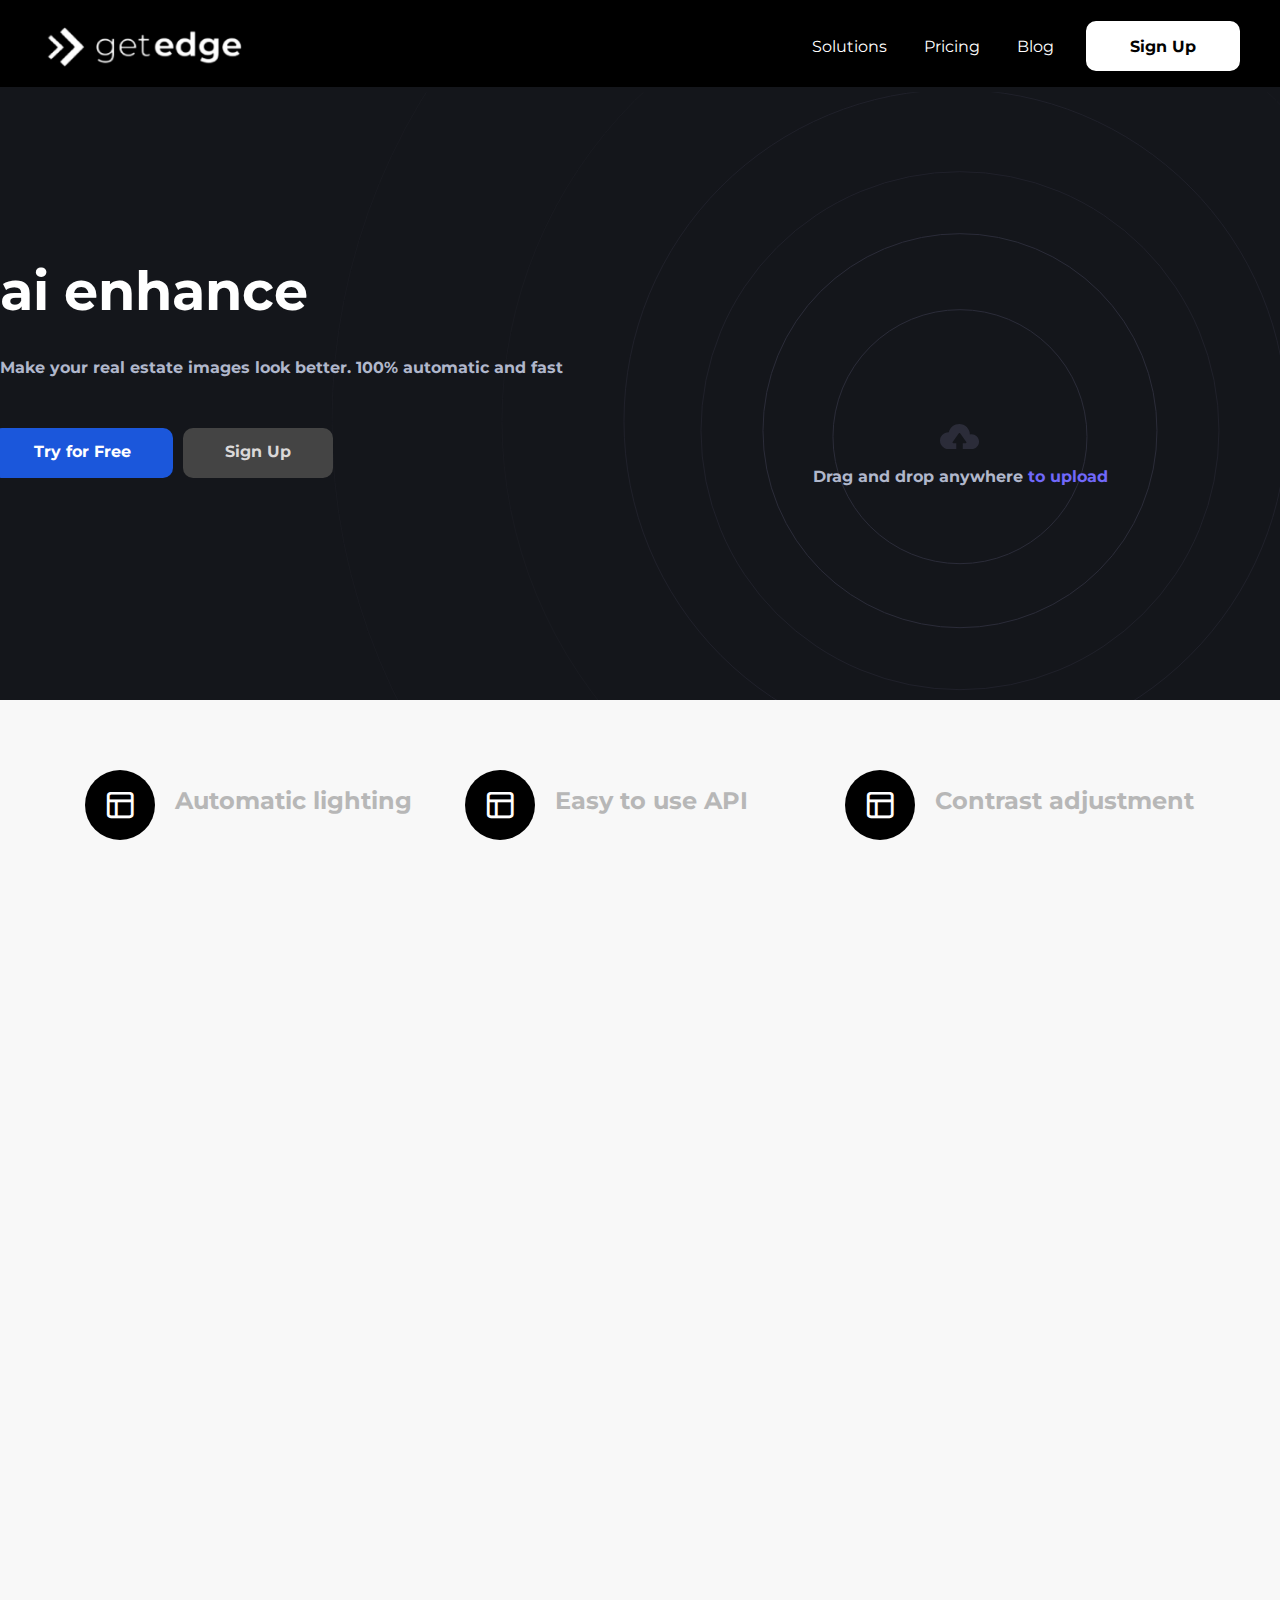
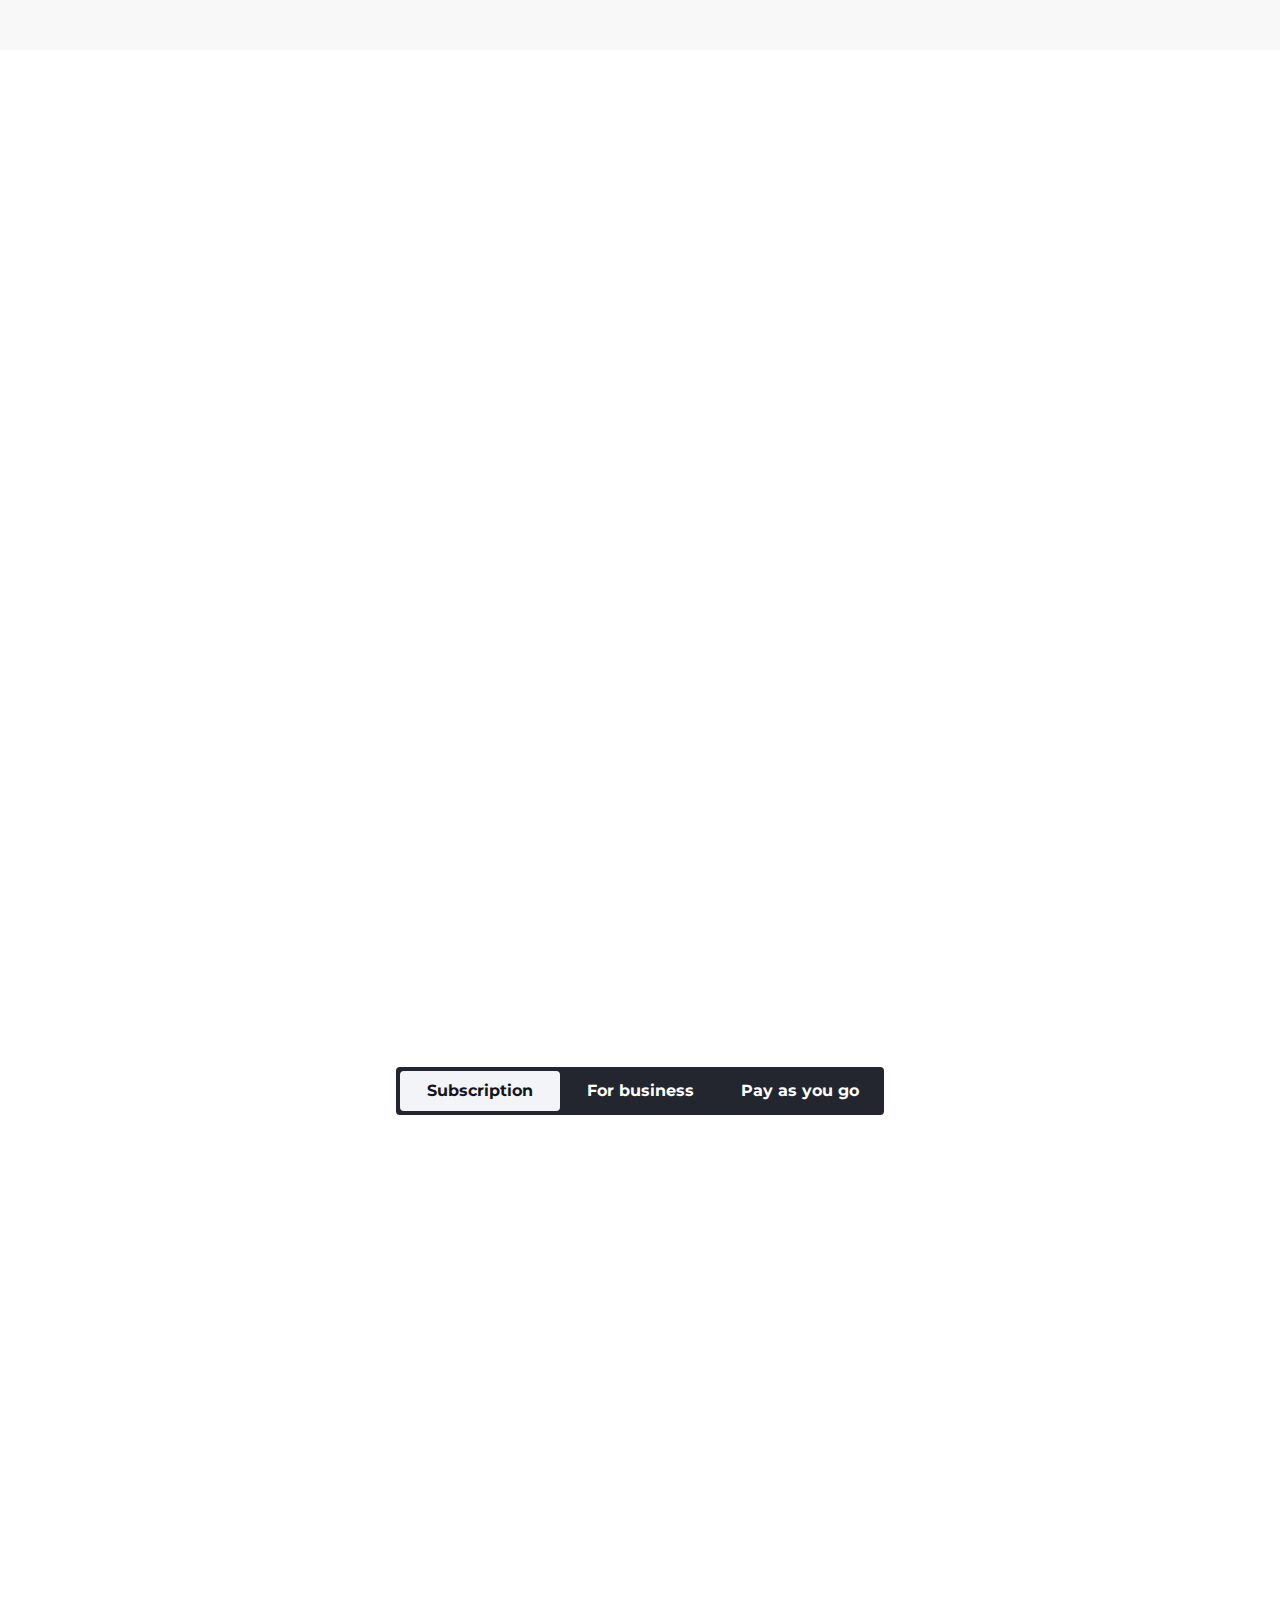
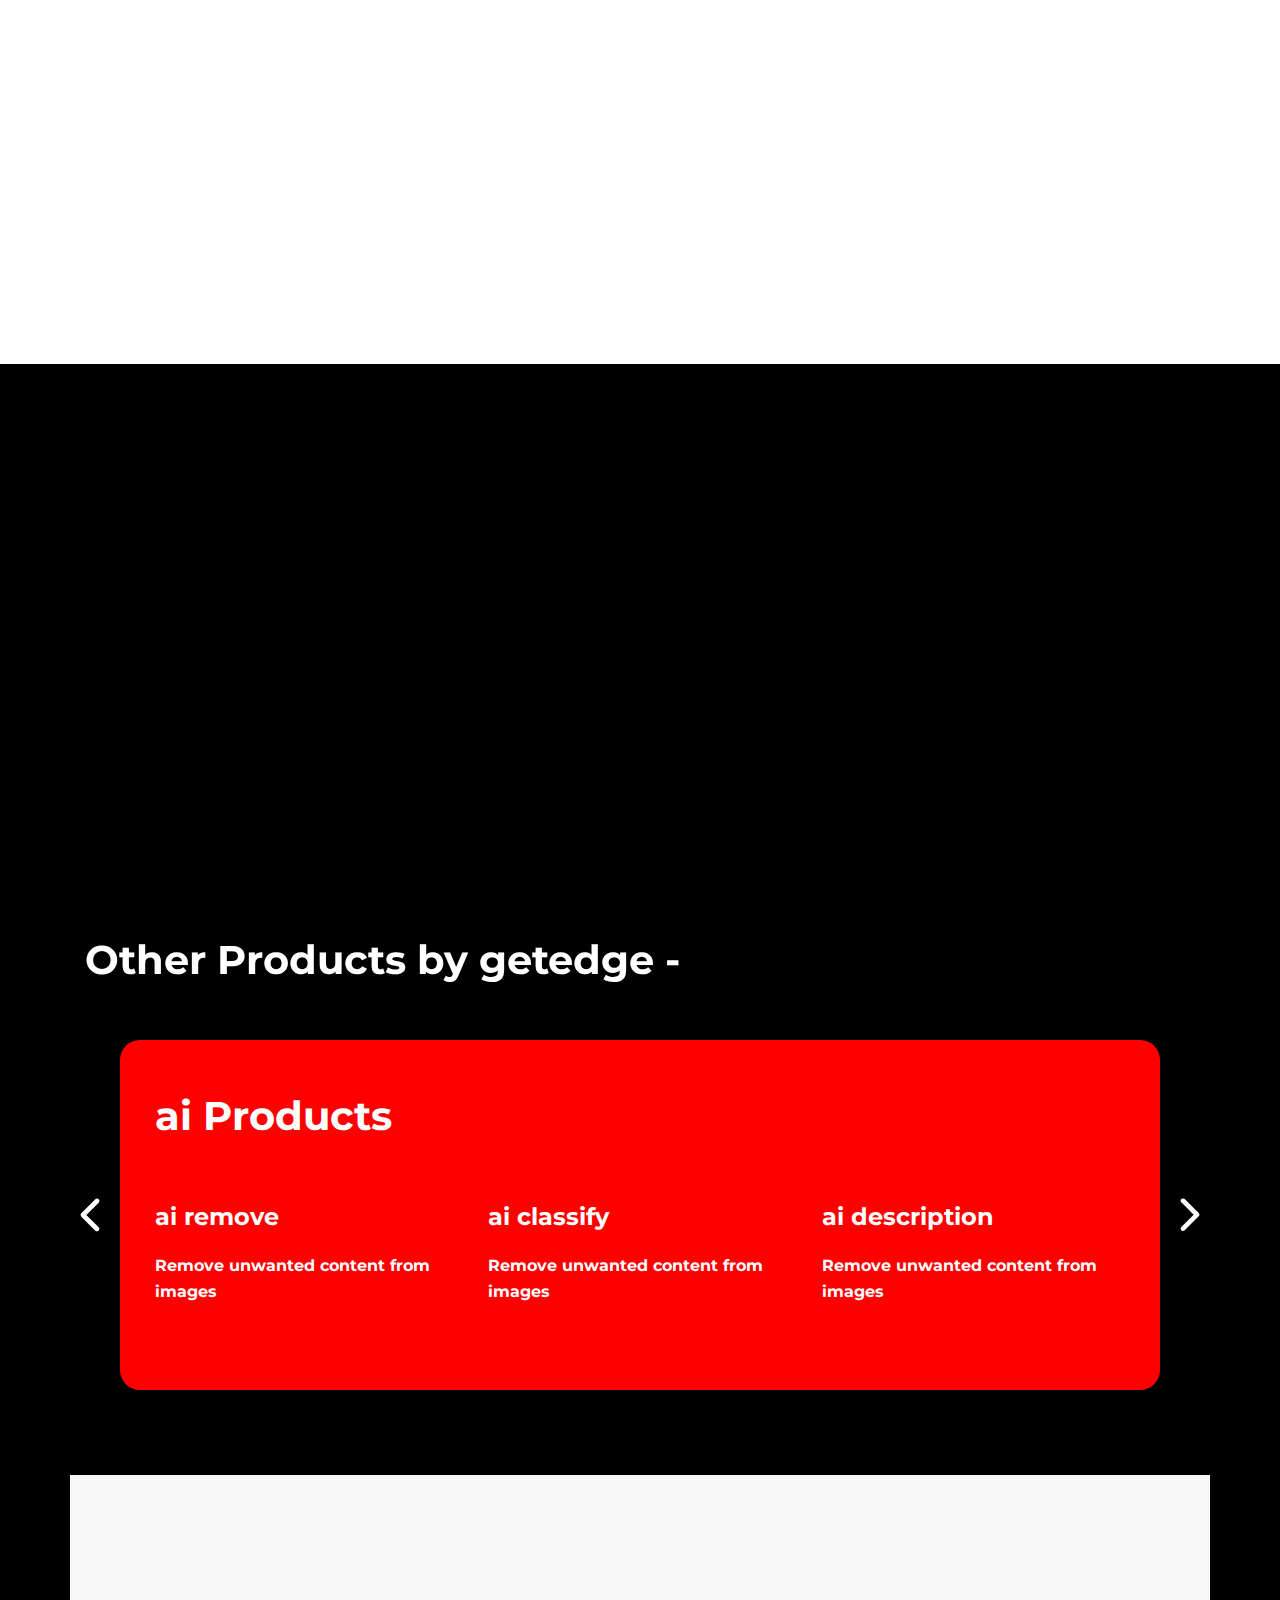
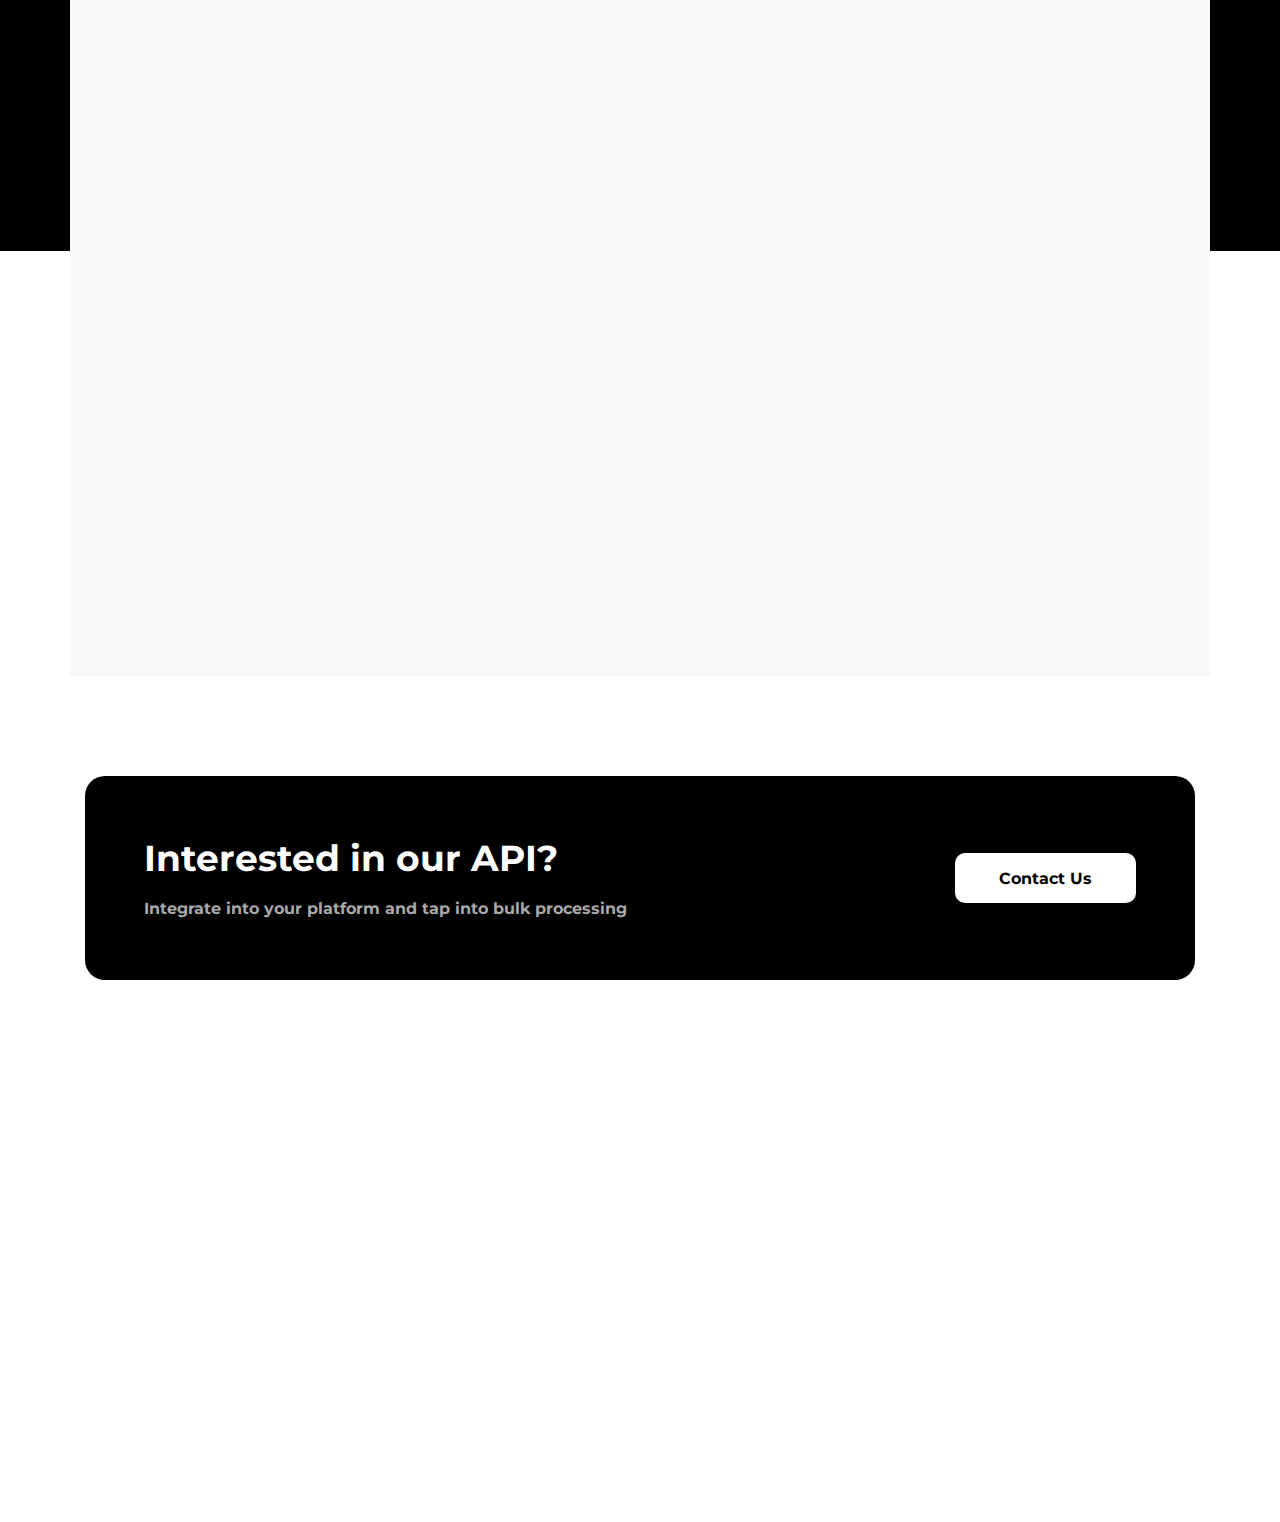
==== index.html @ f1fe459d "init" ====
<!DOCTYPE html>
<html lang="en">

<head>
    <meta charset="utf-8" />
    <meta http-equiv="X-UA-Compatible" content="IE=edge" />
    <meta name="viewport" content="width=device-width, minimum-scale=1, initial-scale=1, shrink-to-fit=no" />

    <title>
       PropVR
    </title>

    <meta name="format-detection" content="telephone=no" />
    <meta name="msapplication-tap-highlight" content="no" />
    <meta name="theme-color" content="#000" />

    <meta name="description" content="" />
    <meta name="author" content="Patrick David" />

    <!-- Favicons -->
    <link rel="icon shortcut" href="assets/img/favicon-32.png" sizes="16x16" type="image/png" />
    <link rel="icon" href="assets/img/favicon-32.png" sizes="32x32" type="image/png" />
    <link rel="icon" href="assets/img/favicon-48.png" sizes="48x48" type="image/png" />
    <link rel="icon" href="assets/img/favicon-62.png" sizes="62x62" type="image/png" />
    <link rel="icon" href="assets/img/favicon-96.png" sizes="96x96" type="image/png" />

    <!-- Canonical -->
    <link rel="canonical" href="/" />

    <!-- Open Graph -->
    <meta property="og:image" content="" />
    <meta property="og:title" content="" />
    <meta property="og:description" content="" />
    <meta property="og:url" content="" />

    <!-- Twitter -->
    <meta name="twitter:card" content="summary" />
    <meta name="twitter:site" content="" />
    <meta name="twitter:creator" content="" />
    <meta name="twitter:url" content="" />
    <meta name="twitter:title" content="" />
    <meta name="twitter:description" content="" />
    <meta name="twitter:image" content="" />

    <!-- Custom css -->
    <link href="https://fonts.googleapis.com/css2?family=Montserrat&display=swap" rel="stylesheet">

    <link rel="stylesheet" href="assets/css/style.css" />
    <link rel="stylesheet" href="assets/css/custom.css" />
 </head>

<body>
    <!--  Main Wrap  -->
    <div id="main-wrap">
        <!--  Header & Menu  -->
        <!--  class: fixed, bg, white, transparent  -->
        <header id="header">
            <!--  padding-sm, padding-md, padding-lg  -->
            <div class="wrap-header--padding-md">
                <nav class="main-navigation">
                    <!--  Header Logo  -->
                    <!--  class: height-sm, height-md, height-lg  -->
                    <div id="logo" class="height-lg">
                        <a class="navbar-brand" href="/">
                            <img src="assets/img/logo/logo.png">
                        </a>
                    </div>
                    <!--  END Header Logo  -->
                    <!--  Menu  -->
                    <div id="main-menu" aria-expanded="false" role="navigation">
                        <div class="menu-holder" data-hidden="lg">
                            <ul>
                                <!--  Dropdown Menu  -->
                                <!--  class: shadow, round, icon, bgitems  -->
                                <li>
                                    <!--  class: active  -->
                                    <a href="javascript:void(0)">Solutions</a>
                                </li>
                                <!--  END: Dropdown Menu  -->
                                <li>
                                    <!--  class: active  -->
                                    <a href="javascript:void(0)">Pricing</a>
                                </li>
                                <li>
                                    <!--  class: active  -->
                                    <a href="javascript:void(0)">Blog</a>
                                </li>

                            </ul>
                        </div>
                        <!--  Menu Cta  -->
                        <div class="cta">
                            <a href="#" class="btn--big--round--border--light signup_btn">Sign Up</a>
                        </div>
                        <!--  END Menu Cta  -->
                        <!--  Hamburger Menu  -->
                        <div class="menu-button" data-visible="lg">
                            <div class="icons">
                                <span class="bar bar-1"></span>
                                <span class="bar bar-2"></span>
                                <span class="bar bar-3"></span>
                            </div>
                        </div>
                        <!--  END: Hamburger Menu  -->
                    </div>
                    <!--  Mobile Menu  -->
                    <div id="mobile-menu" data-visible="lg" aria-expanded="false" role="navigation">
                        <!-- class: -bg -->
                        <div class="mobile-wrap">
                            <!-- class: -dotted, -border -->
                            <div class="main-links--border col-12">
                                <ul>
                                    <!--  Dropdown Menu  -->
                                    <!--  class: shadow, round, icon, bgitems  -->
                                    <li>
                                        <!--  class: active  -->
                                        <a href="javascript:void(0)">Solutions</a>
                                    </li>
                                    <!--  END: Dropdown Menu  -->
                                    <li>
                                        <!--  class: active  -->
                                        <a href="javascript:void(0)">Pricing</a>
                                    </li>
                                    <li>
                                        <!--  class: active  -->
                                        <a href="javascript:void(0)">Blog</a>
                                    </li>
    
                                </ul>
                            </div>
                        </div>
                    </div>
                    <!--  END Mobile Menu  -->
                </nav>
            </div>
        </header>
        <!--  END Header & Menu  -->

        <!--  Page Header  -->
        <!--  class: image, round, hfixedlg, hfixedmd, hfixedsm  -->
        <div class="banner">
            <div class="banner_div">
                <div class="banner_div1">
                    <section>
                       <div class="combine_div">
                        <div class="banner_content">
                            <h1 class="banner_heading">
                                ai enhance
                            </h1>
                            <p class="banner_subheading">
                                Make your real estate images look better. 100% automatic and fast
                            </p>
                            <div class="banner_button_div">
                                <div class="cta">
                                    <a href="#" class="btn--big--round--border--light try_it_free">Try for Free</a>
                                </div>
                                <div class="cta">
                                    <a href="#" class="btn--big--round--border--light request_api">Sign Up</a>
                                </div>
                            </div>
                        </div>
                        <div class="upload_main">
                            <div class="upload_main_div">
                                    <div class="upload_main_div_icon">
                                       <svg style="margin: 10px 0;" width="40" height="25" viewBox="0 0 40 25" fill="none">
                                          <path d="M31.5785 10.3741C31.0091 10.3741 30.4836 10.4167 29.9142 10.5442C29.9142 10.5017 29.9142 10.5017 29.9142 10.4592C29.9142 4.71939 25.1402 0 19.2712 0C14.1906 0 9.8546 3.48639 8.84724 8.33333C8.71584 8.33333 8.58445 8.33333 8.49685 8.33333C3.81044 8.33333 0 12.0748 0 16.6667C0 21.216 3.72285 24.915 8.32166 25H16.2929V24.0221V19.2602H13.3147C13.0081 19.2602 12.7453 19.0901 12.6139 18.835C12.4825 18.5799 12.4825 18.2823 12.6577 18.0697L18.877 9.31122C19.0084 9.09864 19.2712 8.97109 19.4902 8.97109C19.753 8.97109 19.972 9.09864 20.1034 9.31122L26.3227 18.0697C26.4103 18.1973 26.4541 18.3673 26.4541 18.4949C26.4541 18.6224 26.4103 18.75 26.3665 18.835C26.2351 19.0901 25.9723 19.2602 25.6658 19.2602H22.7751V24.0221V25H31.6661C35.5641 24.9575 38.7614 21.8963 39.0242 18.1548V17.2619C38.7614 13.3929 35.5203 10.3741 31.5785 10.3741Z" fill="#2B2C39"></path>
                                       </svg>
                                       <span style="margin: 10px 0;color: #b0b7cb;">Drag and drop anywhere 
                                         <span style="color:#7168fa">to upload</span>
                                      </span>
                                      <input type="file" style="display: none;" accept="image/png image/jpeg image/jpg image/x-ms-bmp image/bmp image/webp">
                                    </div>
                            </div>
                           
                         </div>
                       </div>
                        
                    </section>
                </div>
            </div>
        </div>
        <!--  END Page Header  -->
        <!--  Page Content  -->

        <div class="page-content">


            <section data-padding="sm" data-bg="grey">
                <div class="container">
                    <div class="row">
                        <div data-aos="fade-up" data-aos-delay="100" class="col-12 col-sm-4">
                            <div class="icon-element--square--left">
                                <div class="info">
                                    <div class="icon--colortwo icon_div"><i class="feather icon-layout"></i></div>
                                    <div class="text">
                                        <p class="icon_content">Automatic lighting</p>
                                    </div>
                                </div>
                            </div>
                        </div>
                        <div data-aos="fade-up" data-aos-delay="200" class="col-12 col-sm-4">
                            <div class="icon-element--square--left">
                                <div class="info">
                                    <div class="icon--colortwo icon_div"><i class="feather icon-layout"></i></div>
                                    <div class="text">
                                        <p class="icon_content">Easy to use API</p>
                                    </div>
                                </div>
                            </div>
                        </div>
                        <div data-aos="fade-up" data-aos-delay="300" class="col-12 col-sm-4">
                            <div class="icon-element--square--left">
                                <div class="info">
                                    <div class="icon--colortwo icon_div"><i class="feather icon-layout"></i></div>
                                    <div class="text">
                                        <p class="icon_content">Contrast adjustment</p>
                                    </div>
                                </div>
                            </div>
                        </div>
                    </div>
                </div>
            </section>

            <section data-padding data-bg="grey">
                <div class="container">
                    <div class="row align-items-lg-center">
                        <div data-aos="fade" class="col-12 col-lg-6">
                            <div class="sectiontitle-element">
                                <div class="icon--square--primary">
                                    <i class="ilight feather icon-layout"></i>
                                </div>
                                <h2 style="font-size: 2.1rem;">Social media monetization traction termsheet success launch party</h2>
                                <p style="font-size: 1rem;">Social media advisor validation infographic stock launch party customer supply chain product management research & development burn rate branding.</p>
                                <div class="list-element">
                                    <ul>
                                        <li>100% responsive Template</li>
                                        <li>Modular Components</li>
                                        <li>Create your own website easily</li>
                                    </ul>
                                </div>
                                
                            </div>
                        </div>
                        <div data-aos="zoom-in" data-aos-delay="200" class="col-12 col-lg-6">
                            <div class="square-element">
                                <div class="info">
                                    <div class="image">
                                        <img data-unveil src="#" data-src="assets/img/saas-image-2.png" data-src-retina="assets/img/saas-image-2@2x.png" alt="">
                                    </div>
                                </div>
                            </div>
                        </div>
                    </div>
                </div>
            </section>


            <section data-padding>
                <div class="container">
                    <div class="row align-items-lg-center">
                        <div data-aos="zoom-in" class="col-12 col-lg-6">
                            <div class="square-element">
                                <div class="info">
                                    <div class="image">
                                        <img data-unveil src="#" data-src="assets/img/saas-image-3.png" data-src-retina="assets/img/saas-image-3@2x.png" alt="">
                                    </div>
                                </div>
                            </div>
                        </div>
                        <div data-aos="fade" data-aos-delay="200" class="col-12 col-lg-6">
                            <div class="sectiontitle-element">
                                <div class="icon--square--primary">
                                    <i class="ilight feather icon-edit-2"></i>
                                </div>
                                <h2 style="font-size: 2.1rem;">Direct mailing entrepreneur early adopters gen-z</h2>
                                <p style="font-size: 1rem;">Business-to-consumer lean startup bandwidth churn rate investor early adopters. Niche market alpha focus influencer pitch hypotheses seed money leverage buyer early adopters gen-z series A financing</p>
                                <div class="icon-element--left--colorone">
                                    <div class="info">
                                        <div class="icon"><i class="feather icon-trending-up"></i></div>
                                        <div class="text">
                                            <h6 style="font-size: 1rem;">Branding</h6>
                                            <p style="font-size: 0.9rem;">Social media advisor validation infographic stock launch party customer supply chain product management</p>
                                        </div>
                                    </div>
                                </div>
                                <div class="icon-element--left--colorone">
                                    <div class="info">
                                        <div class="icon"><i class="feather icon-shield"></i></div>
                                        <div class="text">
                                            <h6 style="font-size: 1rem;">Design</h6>
                                            <p style="font-size: 0.9rem;">First mover advantage non-disclosure agreement user experience partner network assets seed money low</p>
                                        </div>
                                    </div>
                                </div>
                            </div>
                        </div>
                    </div>
                </div>
            </section>

            <section data-padding="ystop xstop">
                <div class="container">
                    <div data-aos="fade" class="row">
                        <div class="col-12">
                            <div class="sectiontitle-element--center">
                                <h2 class="pricing_plans">Pricing Plans</h2>
                            </div>
                        </div>
                    </div>
                    <div class="row" data-padding="xstop">

                        <div class="col-12" style="display: flex;justify-content: center;">
                            <div class="ttabs-element--btn--inline pricing_tab">
                                <div class="ttabs" style="margin: 4px;">
                                    <div class="ttab active pricing_tab_indiv" data-ttab="one">
                                        <div class="text">
                                            Subscription
                                        </div>
    
                                    </div>
                                    <div class="ttab pricing_tab_indiv" data-ttab="two">
                                        <div class="text">
                                            For business
                                        </div>
                                    </div>
                                    <div class="ttab pricing_tab_indiv" data-ttab="three">
                                        <div class="text">
                                            Pay as you go
                                        </div>
                                    </div>
                                </div>
                            </div>
                            
                        </div>
                        <!--  Single Plan  -->
                        <div data-aos="fade-up" class="col-12 col-lg-4">
                            <div style="height: 100%;" class="plan-element--box--border--round--center">
                                <div class="text">
                                    <div class="sectiontitle-element">
                                        <div class="icon--square">
                                            <i class="ilight feather icon-circle"></i>
                                        </div>
                                        <h3>Starter</h3>
                                        <p>Holy grail bandwidth stealth niche market freemium buyer traction</p>
                                        <a href="" class="btn--big--round--border">try for free</a>
                                    </div>
                                    <div class="price">
                                        <span>from <strong>$9</strong>/month</span>
                                    </div>
                                    <div class="list-element">
                                        <ul>
                                            <li>100% responsive Template</li>
                                            <li>Modular Components</li>
                                            <li>Create website easily</li>
                                            <li class="disable">20+ pages</li>
                                            <li class="disable">Commercial licence</li>
                                        </ul>
                                    </div>
                                </div>
                            </div>
                        </div>
                        <!--  END Single Plan  -->
                        <div data-aos="fade-up" data-aos-delay="100" class="col-12 col-lg-4">
                            <div class="plan-element--box--border--round--colorone--center">
                                <div class="text">
                                    <div class="sectiontitle-element">
                                        <div class="icon--square">
                                            <i class="ilight feather icon-stop-circle"></i>
                                        </div>
                                        <h3>Basic</h3>
                                        <p>Holy grail bandwidth stealth niche market freemium buyer traction</p>
                                        <a href="" class="btn--big--round--colorone">try for free</a>
                                    </div>
                                    <div class="price">
                                        <span>from <strong>$19</strong>/month</span>
                                    </div>
                                    <div class="list-element">
                                        <ul>
                                            <li>100% responsive Template</li>
                                            <li>Modular Components</li>
                                            <li>Create website easily</li>
                                            <li>20+ pages</li>
                                            <li class="disable">Commercial licence</li>
                                        </ul>
                                    </div>
                                </div>
                            </div>
                        </div>
                        <div data-aos="fade-up" data-aos-delay="200" class="col-12 col-lg-4">
                            <div class="plan-element--box--border--round--center">
                                <div class="text">
                                    <div class="sectiontitle-element">
                                        <div class="icon--square">
                                            <i class="ilight feather icon-star"></i>
                                        </div>
                                        <h3>Premium</h3>
                                        <p>Holy grail bandwidth stealth niche market freemium buyer traction</p>
                                        <a href="" class="btn--big--round--border">try for free</a>
                                    </div>
                                    <div class="price">
                                        <span>from <strong>$29</strong>/month</span>
                                    </div>
                                    <div class="list-element">
                                        <ul>
                                            <li>100% responsive Template</li>
                                            <li>Modular Components</li>
                                            <li>Create website easily</li>
                                            <li>20+ pages</li>
                                            <li>Commercial licence</li>
                                        </ul>
                                    </div>
                                </div>
                            </div>
                        </div>
                    </div>
                </div>
            </section>
            <!--  END Plans  -->

            <section data-padding="ystop" data-padding-bottom="none" data-bg="dark">
                <div class="container">
                    <div data-aos="fade-up" class="row">
                        <div class="col-12">
                            <div class="sectiontitle-element--left">
                                <h2 style="color: #fff;">FAQ</h2>
                            </div>
                        </div>
                    </div>
                    <div data-aos="fade-up" data-aos-delay="200" class="row" data-padding="smtop">
                        <div class="col-12">
                            <div class="accordion-element--border">
                                <ul>
                                    <li style="border-top:1px solid #CDCDCD !important" class="faq_border">
                                        <div class="title">Website & Mobile App Design</div>
                                        <div class="icon"></div>
                                        <div class="description">
                                            <p>Holy grail bandwidth stealth niche market freemium buyer traction. A/B testing paradigm shift stealth return on investment android startup user experience bootstrapping funding partnership agile development
                                                innovator network effects. Beta series A financing buzz creative.</p>
                                        </div>
                                    </li>
                                    <li class="faq_border">
                                        <div class="title">Motion Graphics & Animation</div>
                                        <div class="icon"></div>
                                        <div class="description">
                                            <p>Holy grail bandwidth stealth niche market freemium buyer traction. A/B testing paradigm shift stealth return on investment android startup user experience bootstrapping funding partnership agile development
                                                innovator network effects. Beta series A financing buzz creative.</p>
                                        </div>
                                    </li>
                                    <li class="faq_border">
                                        <div class="title">User Experience</div>
                                        <div class="icon"></div>
                                        <div class="description">
                                            <p>Holy grail bandwidth stealth niche market freemium buyer traction. A/B testing paradigm shift stealth return on investment android startup user experience bootstrapping funding partnership agile development
                                                innovator network effects. Beta series A financing buzz creative.</p>
                                        </div>
                                    </li>
                                </ul>
                            </div>
                        </div>
                    </div>

                    <div style="padding: 0;margin-top: 80px;" class="col-12">
                        <h4 style="color: #fff;font-size: 2.5rem; margin-bottom: 20px;">Other Products by getedge -</h4>
                        
                            <div style="padding: 35px;" class="row">
                                <div class="col-12">
                                    <div class="images-carousel owl-carousel">
                                        <div class="wrapimage-element">
                                            <div class="row">
                                                <h2 style="color: #fff;">ai Products</h2>
                                                <div class="slider_content_div row">
                                                    <div class="slider_content col-4">
                                                        <h6 class="slider_content_heading">ai remove</h6>
                                                        <p>Remove unwanted content from images</p>
                                                    </div>
                                                    <div class="slider_content col-4">
                                                        <h6 class="slider_content_heading">ai classify</h6>
                                                        <p>Remove unwanted content from images</p>
                                                    </div>
                                                    <div class="slider_content col-4">
                                                          <h6 class="slider_content_heading">ai description</h6>
                                                        <p>Remove unwanted content from images</p>
                                                    </div>
                                                </div>
                                            </div>
                                        </div>
                                        <div class="wrapimage-element">
                                            <div class="row">
                                                <h2 style="color: #fff;">ai Products</h2>
                                                <div class="row">
                                                    <div class="slider_content col-4">
                                                        <h6 class="slider_content_heading">ai remove</h6>
                                                        <p>Remove unwanted content from images</p>
                                                    </div>
                                                    <div class="slider_content col-4">
                                                        <h6 class="slider_content_heading">ai classify</h6>
                                                        <p>Remove unwanted content from images</p>
                                                    </div>
                                                    <div class="slider_content col-4">
                                                          <h6 class="slider_content_heading">ai description</h6>
                                                        <p>Remove unwanted content from images</p>
                                                    </div>
                                                </div>
                                            </div>
                                        </div>
                                        <div class="wrapimage-element">
                                            <div class="row">
                                                <h2 style="color: #fff;">ai Products</h2>
                                                <div class="row">
                                                    <div class="slider_content col-4">
                                                        <h6 class="slider_content_heading">ai remove</h6>
                                                        <p>Remove unwanted content from images</p>
                                                    </div>
                                                    <div class="slider_content col-4">
                                                        <h6 class="slider_content_heading">ai classify</h6>
                                                        <p>Remove unwanted content from images</p>
                                                    </div>
                                                    <div class="slider_content col-4">
                                                          <h6 class="slider_content_heading">ai description</h6>
                                                        <p>Remove unwanted content from images</p>
                                                    </div>
                                                </div>
                                            </div>
                                        </div>
                                    </div>
                                </div>
                            </div>
                        
                    </div>
                </div>
            </section>

            <!--  Blog  -->
            <section  data-padding="xstop" data-bg-top="dark">
                <div data-bg="grey" class="blog_div container">
                    <div style="padding-top: 30px;" data-aos="fade" class="row">
                        <div class="col-12">
                            <div class="sectiontitle-element--inline align-items-md-end">
                                <div class="wrapper">
                                    <span class="toptitle">Our blog</span>
                                    <h2>Stay updated about all the digital news</h2>
                                </div>
                                <div class="wrapper">
                                    <a href="blog.html" class="btn--big--round">View all</a>
                                </div>
                            </div>
                        </div>
                    </div>
                    <div class="row" data-padding="xstop">
                        <!--  Single Article  -->
                        <div data-aos="fade" data-aos-delay="100" class="col-12 col-md-4">
                            <article class="rectangle-element--article--wide">
                                <div class="info">
                                    <div class="image">
                                        <img data-unveil src="#" data-src="assets/img/post-1.jpg" data-src-retina="assets/img/post-1@2x.jpg" alt="">
                                    </div>
                                    <div class="text">
                                        <div class="meta--image">
                                            <div class="author--round">
                                                <img data-unveil src="#" data-src="assets/img/author-1.jpg" data-src-retina="assets/img/author-1@2x.jpg" alt="">
                                            </div>
                                            <div class="tags">
                                                <time class="e-date" datetime="2020-07-05T07:55:21+02:00">5 Luglio 2020</time>
                                                <ul class="categories">
                                                    <li><a href="#">Category</a></li>
                                                    <li><a href="#">News</a></li>
                                                </ul>
                                            </div>
                                        </div>
                                        <h3>User experience business-to-business pitch</h3>
                                        <p>Lorem ipsum dolor sit amet, consectetur adipisicing elit, sed do eiusmod tempor incididunt ut labore et dolore magna aliqua. Ut enim ad…</p>
                                        <a href="post.html" class="simple--underline">Read all</a>
                                    </div>
                                </div>
                                <a href="post.html" class="link"></a>
                            </article>
                        </div>
                        <!--  END Single Article  -->
                        <div data-aos="fade" data-aos-delay="200" class="col-12 col-md-4">
                            <article class="rectangle-element--article--wide">
                                <div class="info">
                                    <div class="image">
                                        <img data-unveil src="#" data-src="assets/img/post-2.jpg" data-src-retina="assets/img/post-1@2x.jpg" alt="">
                                    </div>
                                    <div class="text">
                                        <div class="meta--image">
                                            <div class="author--round">
                                                <img data-unveil src="#" data-src="assets/img/author-2.jpg" data-src-retina="assets/img/author-2@2x.jpg" alt="">
                                            </div>
                                            <div class="tags">
                                                <time class="e-date" datetime="2020-07-05T07:55:21+02:00">5 Luglio 2020</time>
                                                <ul class="categories">
                                                    <li><a href="#">Category</a></li>
                                                    <li><a href="#">News</a></li>
                                                </ul>
                                            </div>
                                        </div>
                                        <h3>Channels business model canvas network effects market</h3>
                                        <p>Lorem ipsum dolor sit amet, consectetur adipisicing elit, sed do eiusmod tempor incididunt ut labore et dolore magna aliqua. Ut enim ad…</p>
                                        <a href="post.html" class="simple--underline">Read all</a>
                                    </div>
                                </div>
                                <a href="post.html" class="link"></a>
                            </article>
                        </div>
                        <div data-aos="fade" data-aos-delay="300" class="col-12 col-md-4">
                            <article class="rectangle-element--article--wide">
                                <div class="info">
                                    <div class="image">
                                        <img data-unveil src="#" data-src="assets/img/post-3.jpg" data-src-retina="assets/img/post-3@2x.jpg" alt="">
                                    </div>
                                    <div class="text">
                                        <div class="meta--image">
                                            <div class="author--round">
                                                <img data-unveil src="#" data-src="assets/img/author-3.jpg" data-src-retina="assets/img/author-3@2x.jpg" alt="">
                                            </div>
                                            <div class="tags">
                                                <time class="e-date" datetime="2020-07-05T07:55:21+02:00">5 Luglio 2020</time>
                                                <ul class="categories">
                                                    <li><a href="#">Category</a></li>
                                                    <li><a href="#">News</a></li>
                                                </ul>
                                            </div>
                                        </div>
                                        <h3>Research & development advisor success innovator</h3>
                                        <p>Lorem ipsum dolor sit amet, consectetur adipisicing elit, sed do eiusmod tempor incididunt ut labore et dolore magna aliqua. Ut enim ad…</p>
                                        <a href="post.html" class="simple--underline">Read all</a>
                                    </div>
                                </div>
                                <a href="post.html" class="link"></a>
                            </article>
                        </div>
                    </div>
                </div>
            </section>

            <section data-padding="ystop">
                <div class="container">
                    <div class="row">
                        <div class="col-md-12">
                            <div class="ctabox-element--input--round--light">
                                <div class="text">
                                    <h2 style="font-size: 36px;">Interested in our API?</h2>
                                    <p style="font-size: 16px;color: #a8a8a8;">Integrate into your platform and tap into bulk processing
                                    </p>
                                </div>
                                <div style=" display: flex;justify-content: flex-end;" class="cta">
                                    <a href="#" class="btn--big--round--border--light signup_btn">Contact Us</a>
                                </div>
                            </div>
                        </div>
                    </div>
                </div>
            </section>
        </div>
        <!--  END: Page Content  -->

        <!--  Footer  -->
        <footer data-aos="fade" id="footer" data-bg="dark">
            <div class="container">
                <div class="row main-wrapper">
                    <div class="col-12">
                        <div class="row">
                            <div class="col-3">
                                <div class="list-element--text">
                                    <h6 style="font-size: 18px;">ai products</h6>
                                    <ul>
                                        <li><a style="font-size: 18px;" href="index.html">ai enhance</a></li>
                                        <li><a style="font-size: 18px;" href="contact.html">ai remove</a></li>
                                        <li><a style="font-size: 18px;" href="about.html">ai classify</a></li>
                                        <li><a style="font-size: 18px;" href="blog.html">ai description</a></li>
                                    </ul>
                                </div>
                            </div>
                            <div class="col-3">
                                <div class="list-element--text">
                                    <h6 style="font-size: 18px;">3d Products</h6>
                                    <ul>
                                        <li><a style="font-size: 18px;" href="index.html">2d to 3d</a></li>
                                        <li><a style="font-size: 18px;" href="contact.html">3d tour creator</a></li>
                                        <li><a style="font-size: 18px;" href="about.html">3d showcase</a></li>
                                        <li><a style="font-size: 18px;" href="blog.html">cloud rendering</a></li>
                                    </ul>
                                </div>
                            </div>
                            <div class="col-3">
                                <div class="list-element--text">
                                    <h6 style="font-size: 18px;">Company</h6>
                                    <ul>
                                        <li><a style="font-size: 18px;" href="index.html">Blog</a></li>
                                        <li><a style="font-size: 18px;" href="contact.html">About Us</a></li>
                                        <li><a style="font-size: 18px;" href="about.html">Contact Us</a></li>
                                    </ul>
                                </div>
                            </div>
                            <div class="col-3">
                                <div>
                                    <img style="transform: translateY(-20px);" src="assets/img/logo/logo.png"/>
                                </div>
                                <div style="justify-content:center;" class="social-element--small">
                                    <ul>
                                        <li><a class="social_links" href="#"><i class="fab fa-facebook-f"></i></a></li>
                                        <li><a class="social_links" href="#"><i class="fab fa-linkedin-in"></i></a></li>
                                        <li><a class="social_links" href="#"><i class="fab fa-twitter"></i></a></li>
                                        <li><a class="social_links" href="#"><i class="far fa-envelope"></i></a></li>
                                    </ul>
                                </div>
                            </div>
                        </div>
                    </div>
                </div>
                <div class="row">
                    <div class="col-12" style="padding-bottom: 30px;">
                        <p class="copyright">© 2021 - Squareyards - All rights reserved</p>
                    </div>
                </div>
            </div>
        </footer>
        <!--  END: Footer  -->
    </div>
    <!--  END: Main Wrap  -->
    <!--  Scripts  -->
    <script src="assets/js/jquery.min.js "></script>
    <script src="assets/js/jquery.unveil.js"></script>
    <script src="assets/js/aos.js"></script>
    <script src="assets/js/elements.js"></script>
    <script src="assets/js/menu.js"></script>
    <script src="assets/js/owl.carousel.min.js"></script>
    <script src="assets/js/carousel.js"></script>


    <!--  END Scripts  -->
</body>

</html>
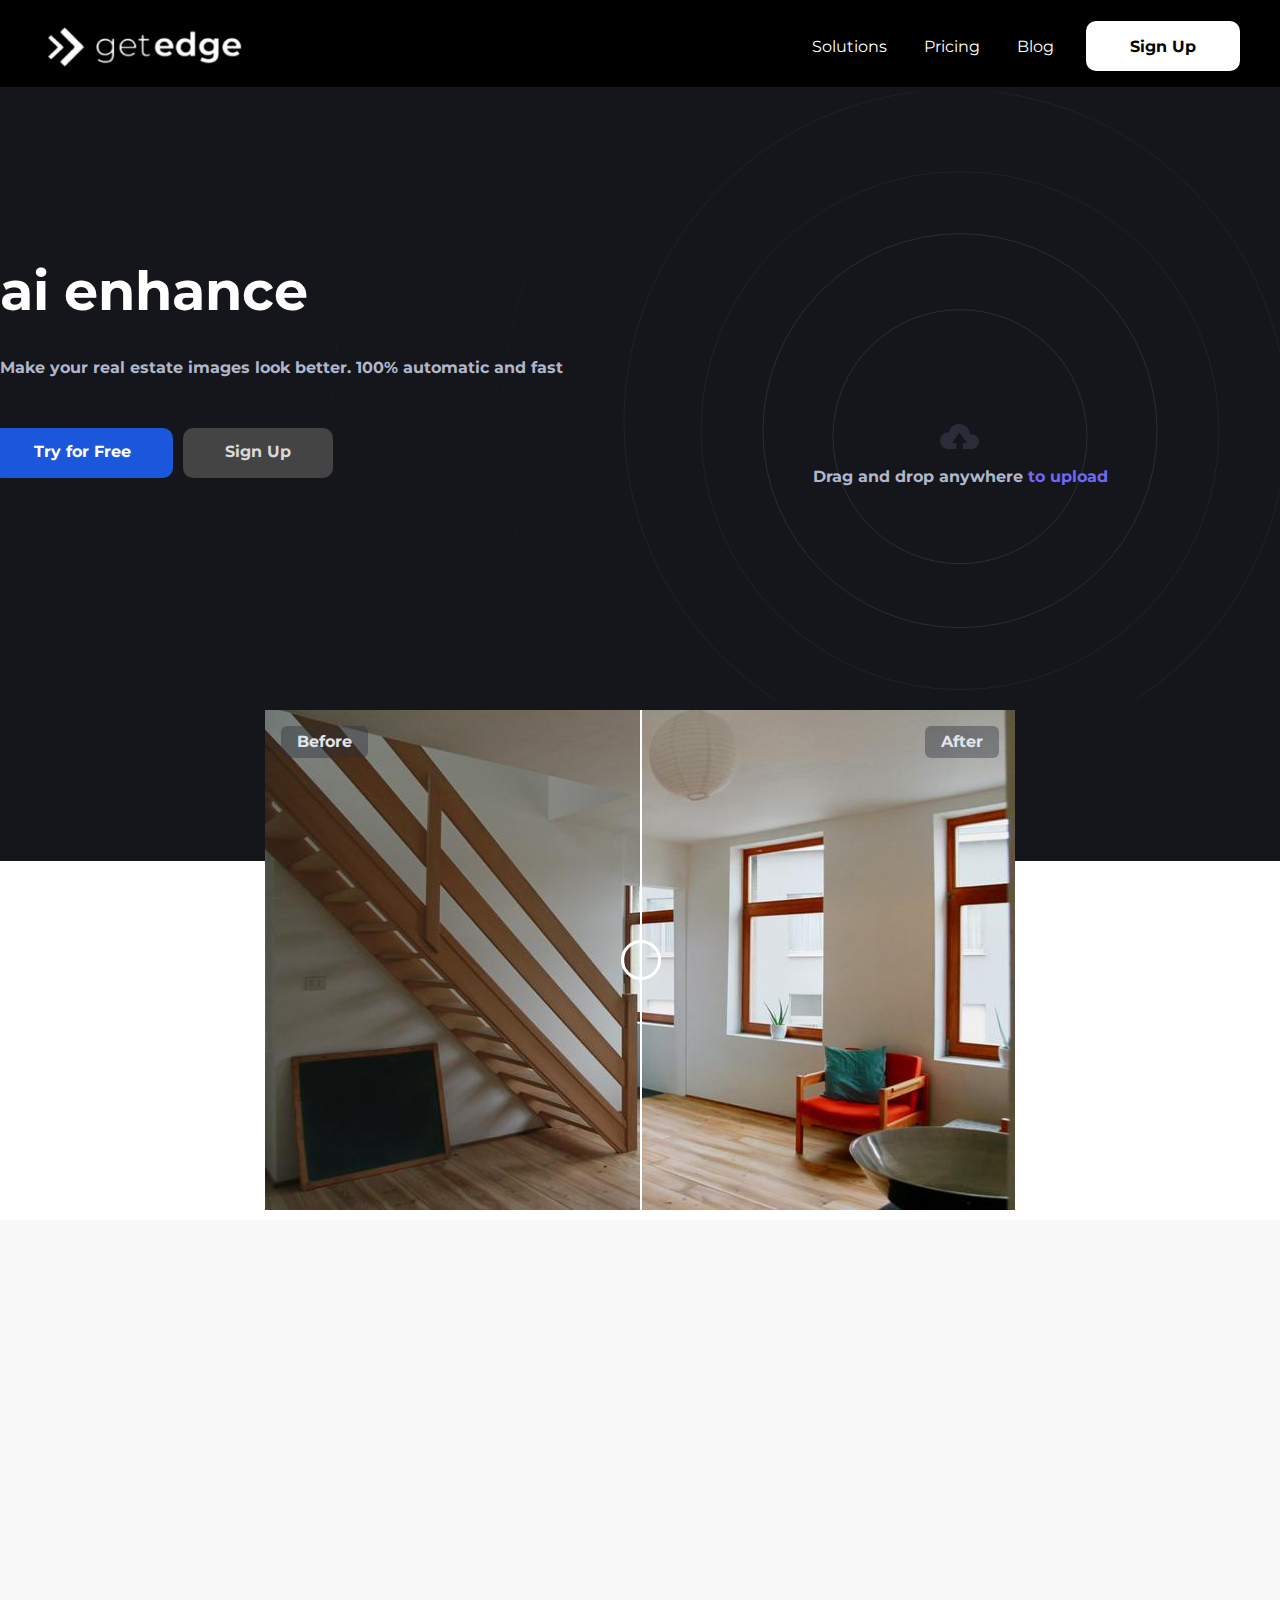
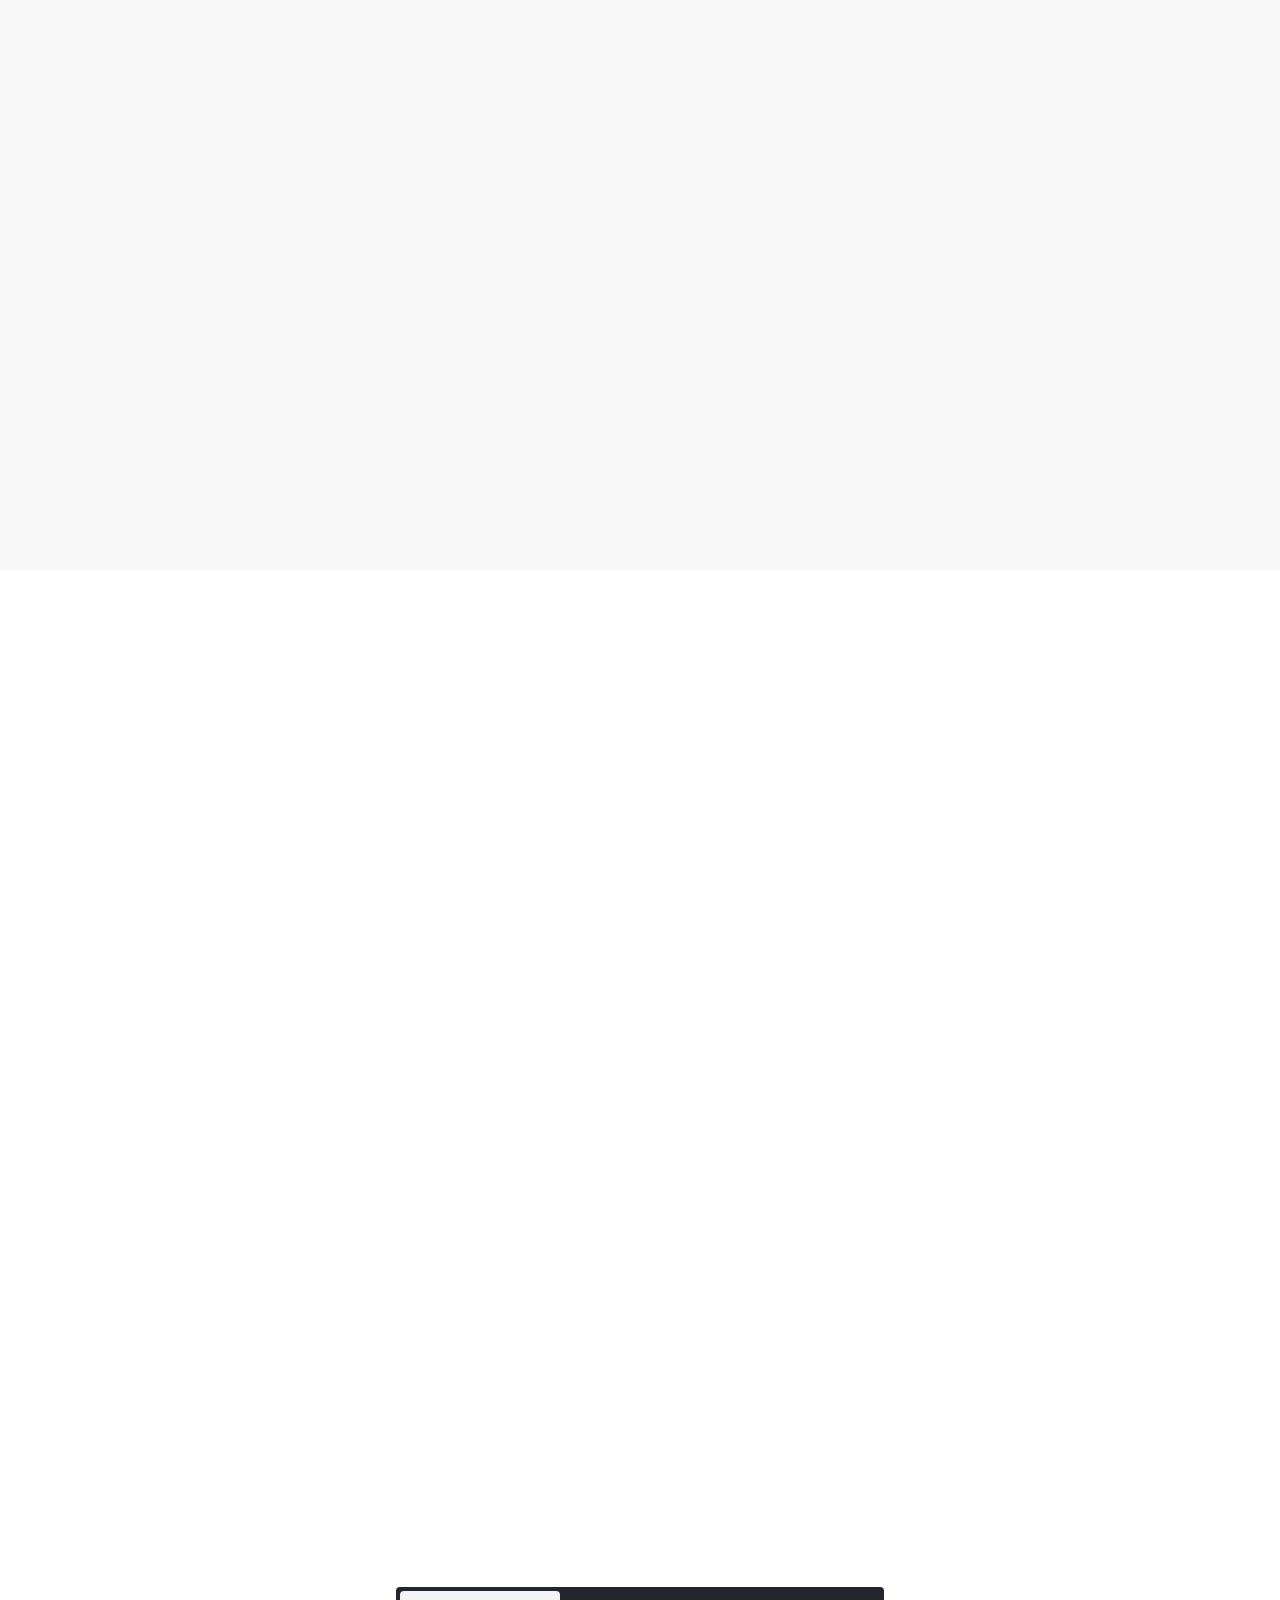
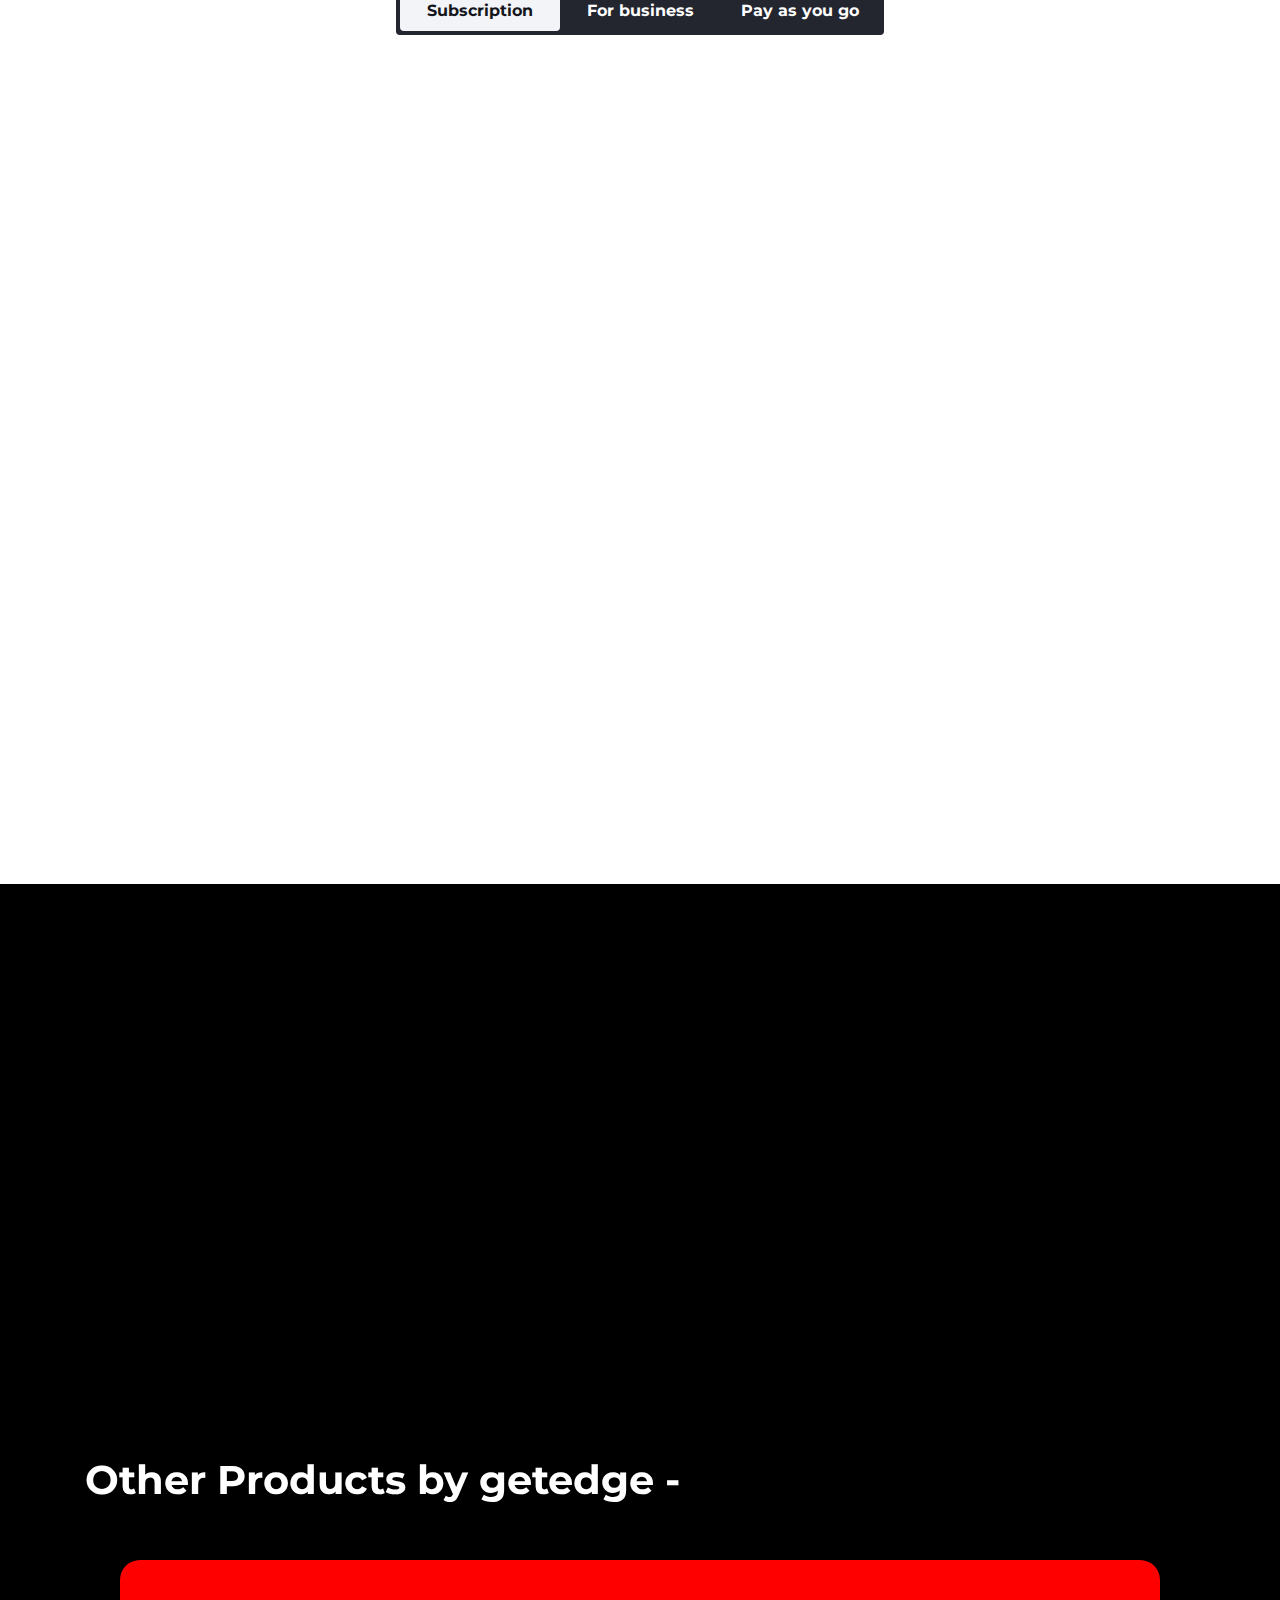
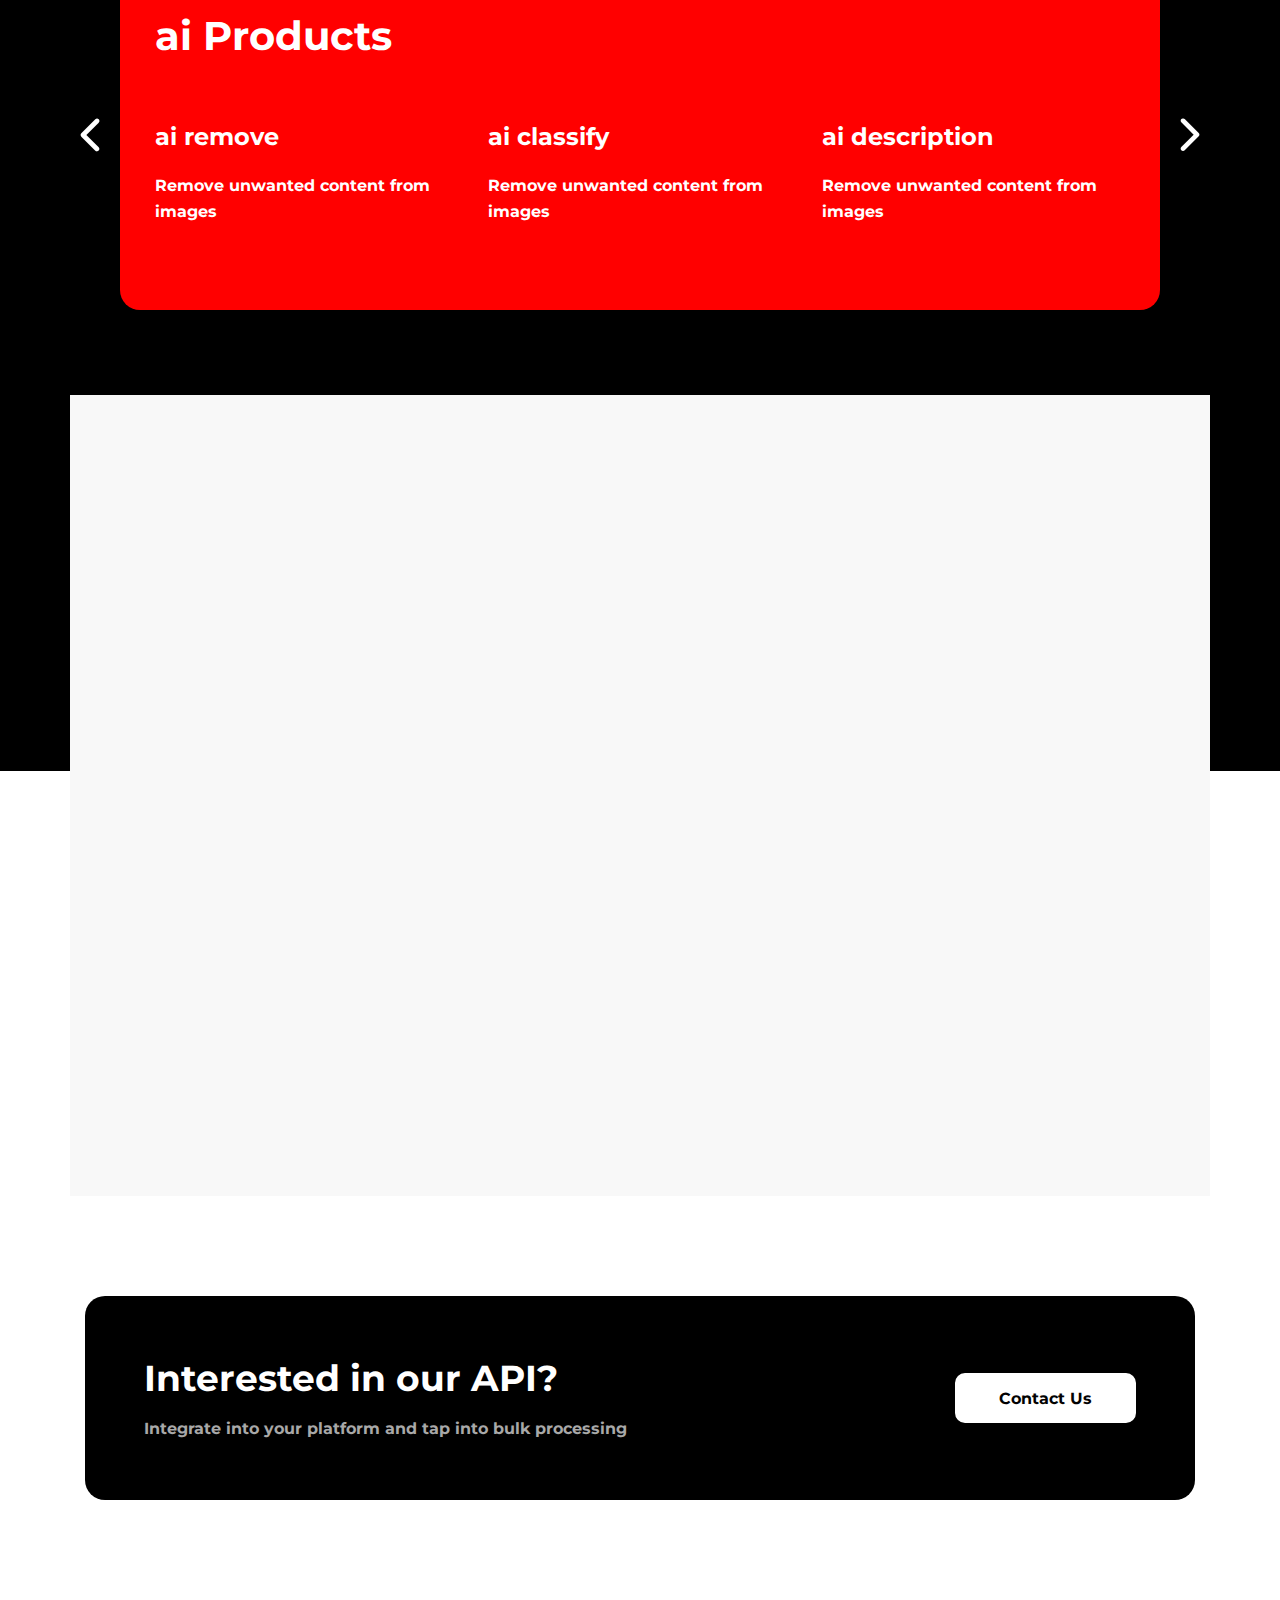
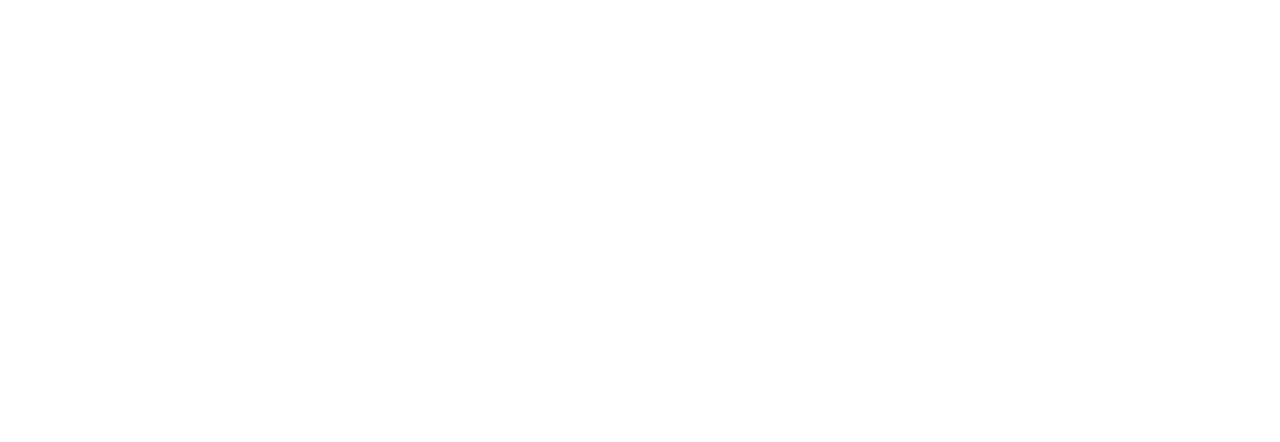
==== commit 1152b981: "image_slider" ====
--- a/index.html
+++ b/index.html
@@ -176,6 +176,28 @@
                        </div>
                         
                     </section>
+                    <div class="image_slider">
+                        <div style="padding:10px;margin:auto">
+                            <div id="before-after-slider">
+                              <div id="before-image">
+                                <img src="assets/img/logo/beforeimageslider.jpg" alt="before"/>
+                              </div>
+                            
+                              <div id="after-image">
+                                <img src="assets/img/logo/imageslider.jpg" alt="After"/>
+                              </div>
+                          
+                              <div id="resizer"></div>
+                            <div id="beforeafter" class="beforeafter">
+                                <div class="beforeafter_div">
+                                    <div class="beforeafter_label">Before</div>
+                                    <div class="beforeafter_label">After</div>
+                                </div>
+
+                            </div>
+                           </div>
+                          </div>
+                        </div>
                 </div>
             </div>
         </div>
@@ -728,8 +750,7 @@
     <script src="assets/js/menu.js"></script>
     <script src="assets/js/owl.carousel.min.js"></script>
     <script src="assets/js/carousel.js"></script>
-
-
+    <script src="assets/js/script.js"></script>
     <!--  END Scripts  -->
 </body>
 
--- a/assets/css/custom.css
+++ b/assets/css/custom.css
@@ -230,6 +230,92 @@
     position: relative;
 }
 
+
+/* Image Slider */
+.image_slider{
+    align-items: flex-end;
+    background: linear-gradient(0deg,#ffff 69%,#14161b 0,#14161b);
+    display: flex;
+    position: relative;
+    z-index: 0;
+    margin: 0 auto;
+    width: 100%;
+}
+#before-after-slider {
+    width:100%;
+    position:relative;
+    overflow:hidden;
+    user-select: none;
+  }
+  
+  #after-image {
+    display:block
+  }
+  
+  #before-image {
+    position:absolute;
+    height:100%;
+    width:50%;
+    top:0;
+    left:0;
+    overflow:hidden;
+    z-index:2;
+  }
+  
+  #resizer {
+    position:absolute;
+    display:flex;
+    align-items:center;
+    z-index:5;
+    top:0;
+    left:50%;
+    height:100%;
+    width:2px;
+    background:white;
+    /*Stop vertical scrolling on touch*/
+    -ms-touch-action: pan-y;
+      touch-action: pan-y;
+  }
+  
+  #resizer:after {
+    content: '';
+    position: absolute;
+    margin: 0 0 0 -19px;
+    width: 40px;
+    height: 40px;
+    border-radius: 50%;
+    border: 3px solid #fff;
+  
+  }
+  #after-image>img,#before-image>img {
+    width:100%;
+    display:block;
+    height: 100%;
+  }
+.beforeafter{
+    height: 100%;
+    position: absolute;
+    top: 0;
+    width: 100%;
+    z-index: 3;
+}
+
+.beforeafter_div{
+    display: flex;
+    justify-content: space-between;
+    padding: 16px;
+}
+
+.beforeafter_label{
+    background: rgba(43,44,57,.4);
+    border-radius: 6px;
+    color: #e1e5eb;
+    display: flex;
+    justify-content: center;
+    padding: 8px 16px;
+}
+
+/* Pricing CSS */
 .pricing_plans{
     font-size: 36px;
   font-weight: bold;
@@ -280,6 +366,8 @@
     }
 }
 
+/* FAQ CSS */
+
 .faq_border{
     border-right: none !important;
     border-left: none !important;
@@ -295,6 +383,9 @@
     color:#fff !important;
 }
 
+
+/* OWL SLider */
+
 .wrapimage-element{
     background: red;
     display: flex;
@@ -349,6 +440,7 @@
     font-size: 16px;
 }
 
+/* Blog Div */
 .blog_div{
     /* background: #fff; */
     padding-left: 30px;
@@ -369,6 +461,8 @@
     background: #fff;
 }
 
+
+/* Footer CSS */
 .copyright{
     text-align: center;
     color: #fff;
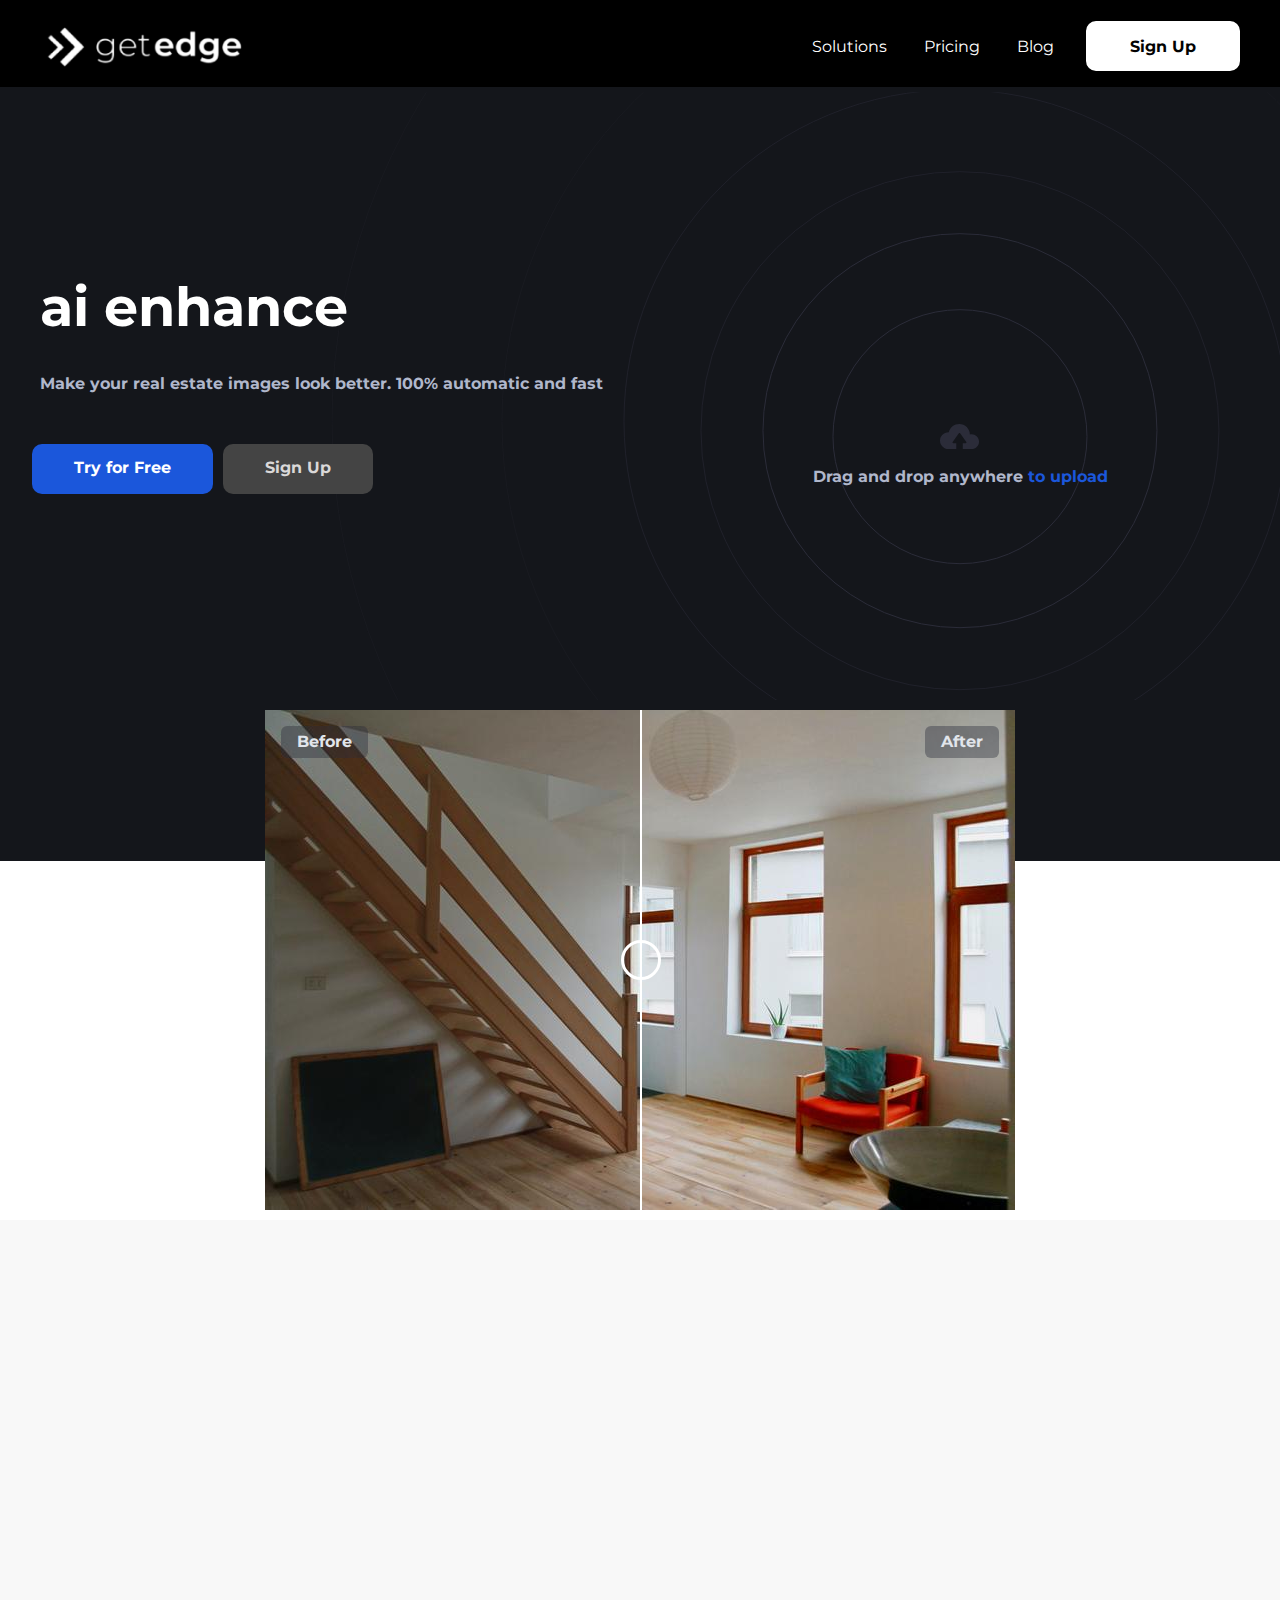
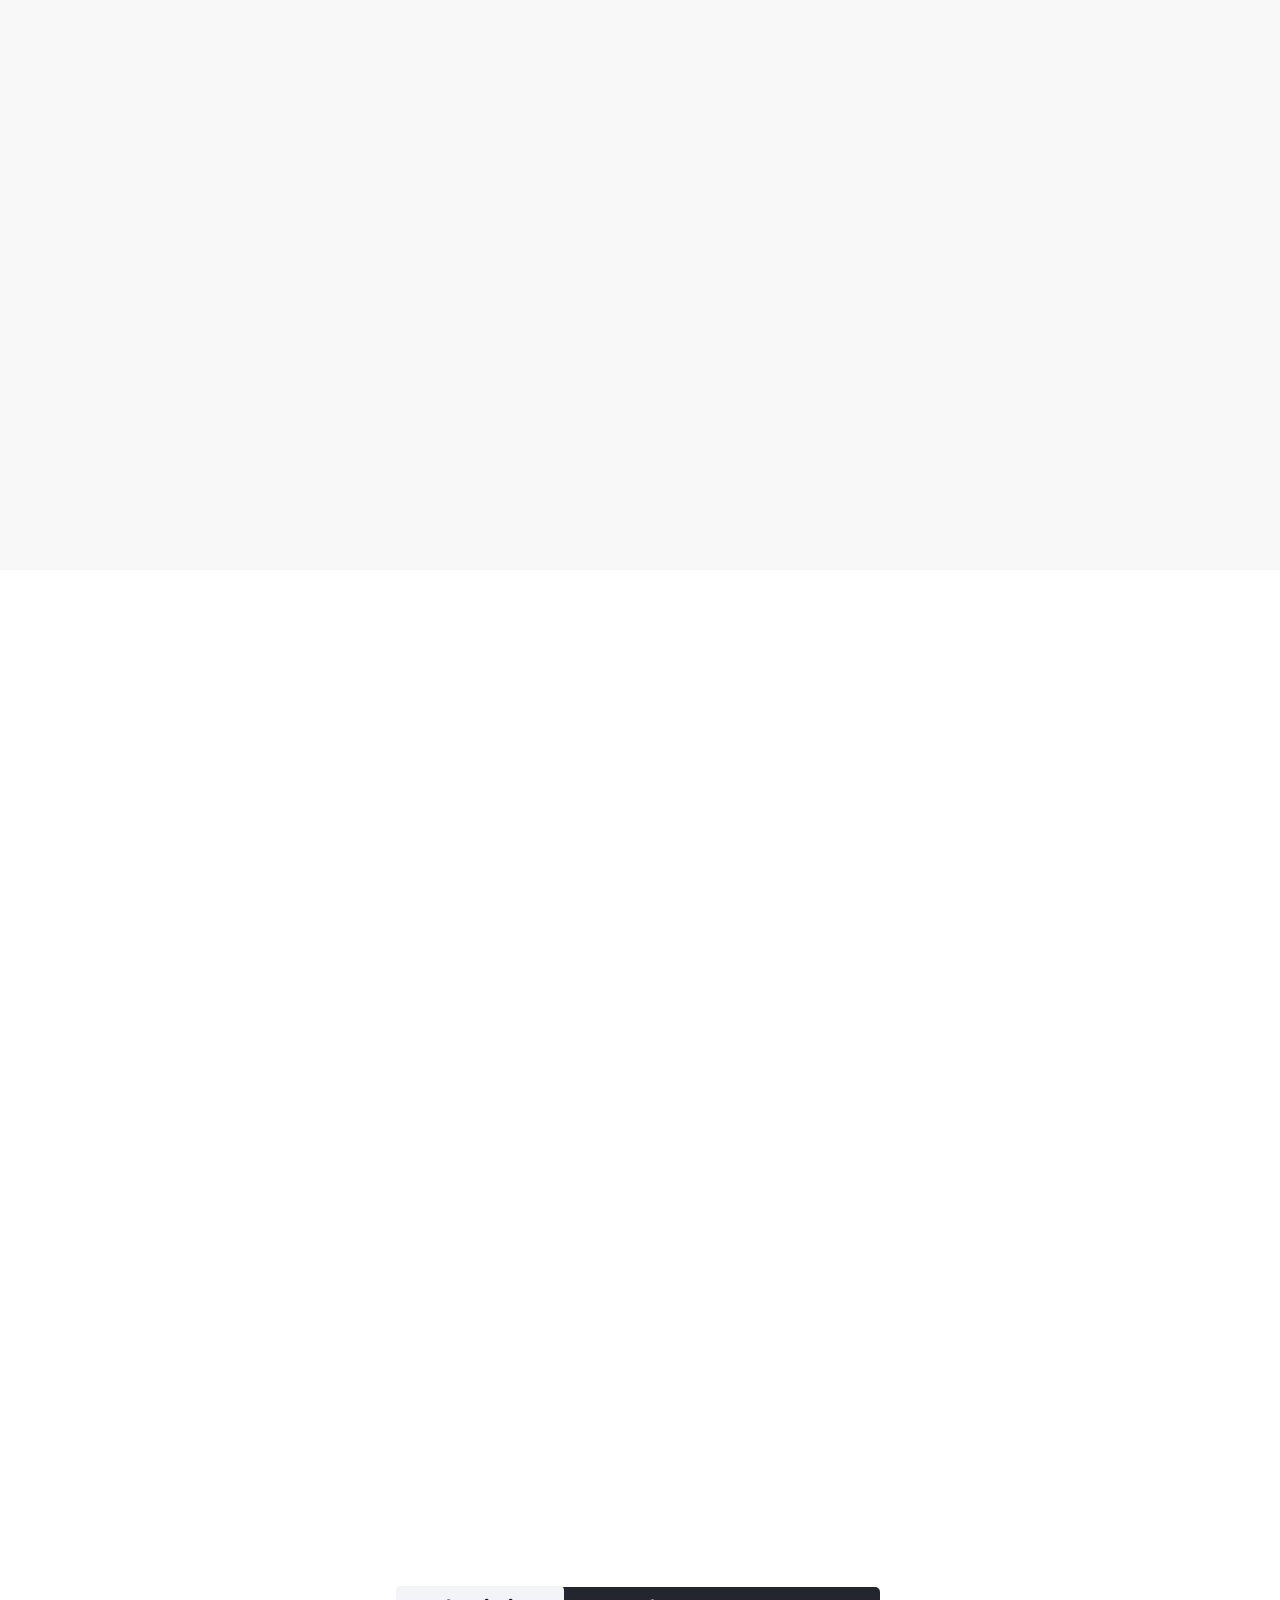
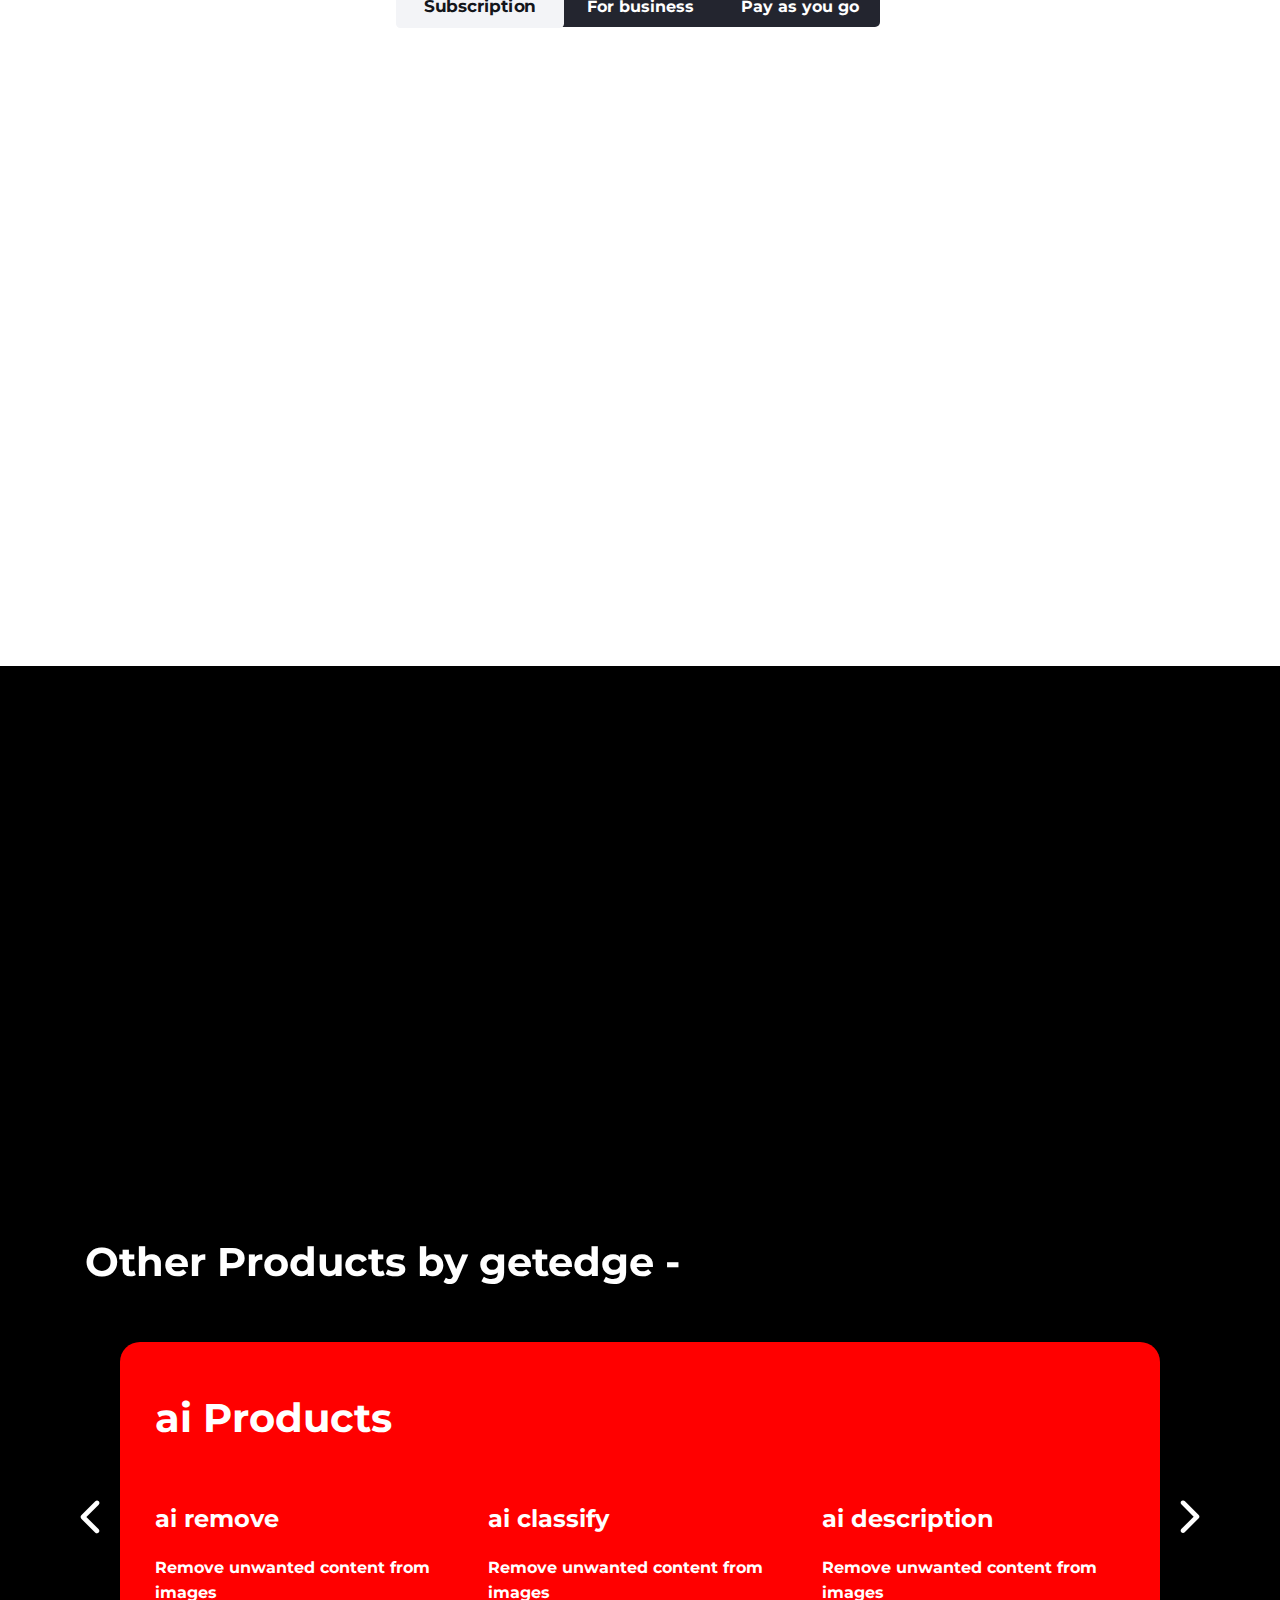
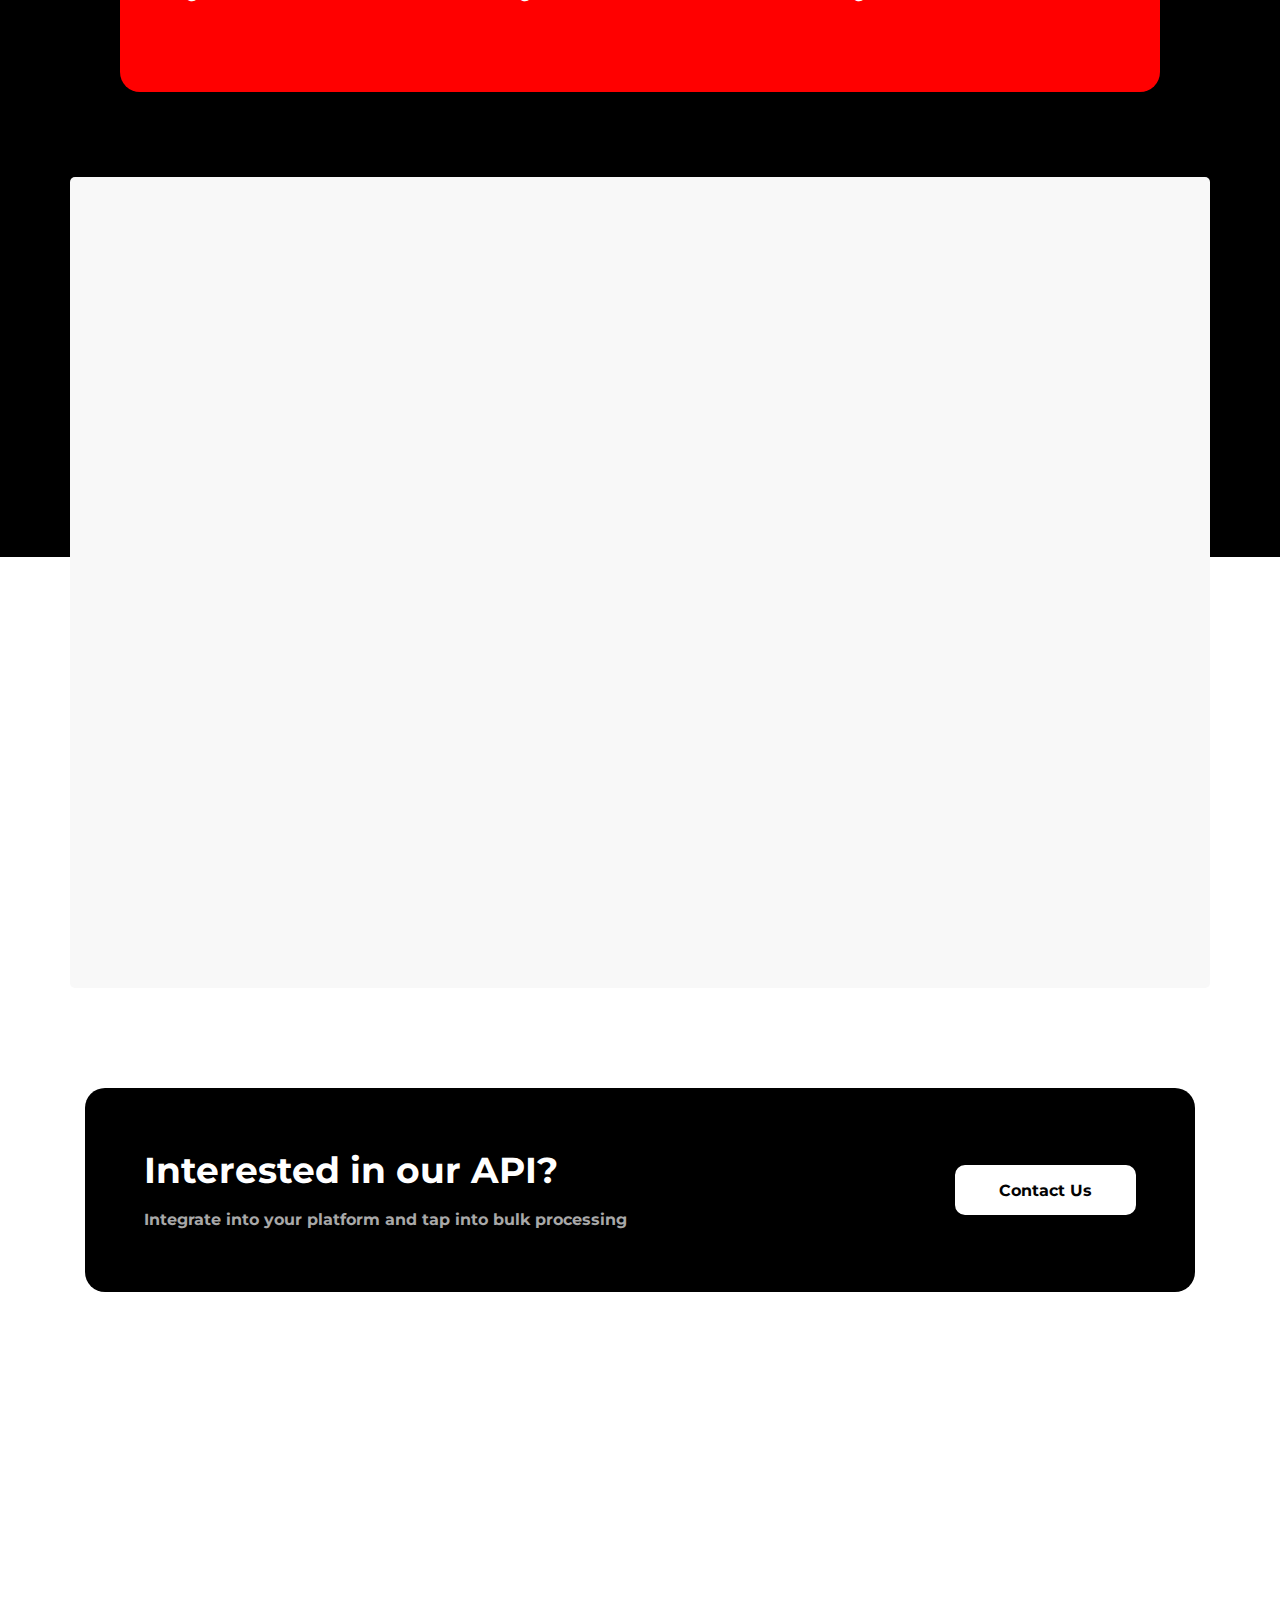
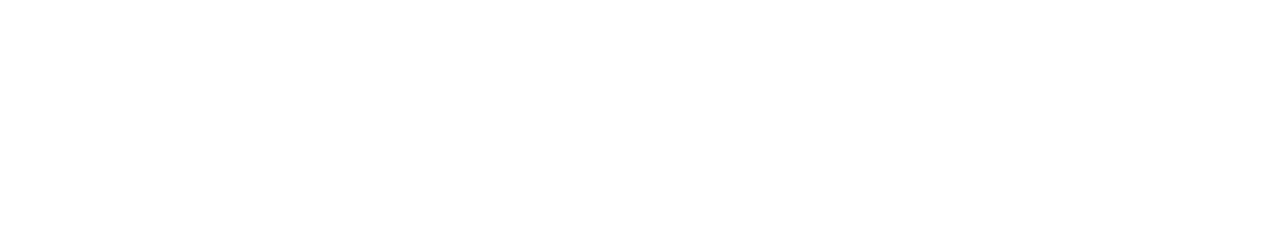
==== commit 502a4d0e: "ui bugs" ====
--- a/index.html
+++ b/index.html
@@ -166,7 +166,7 @@
                                           <path d="M31.5785 10.3741C31.0091 10.3741 30.4836 10.4167 29.9142 10.5442C29.9142 10.5017 29.9142 10.5017 29.9142 10.4592C29.9142 4.71939 25.1402 0 19.2712 0C14.1906 0 9.8546 3.48639 8.84724 8.33333C8.71584 8.33333 8.58445 8.33333 8.49685 8.33333C3.81044 8.33333 0 12.0748 0 16.6667C0 21.216 3.72285 24.915 8.32166 25H16.2929V24.0221V19.2602H13.3147C13.0081 19.2602 12.7453 19.0901 12.6139 18.835C12.4825 18.5799 12.4825 18.2823 12.6577 18.0697L18.877 9.31122C19.0084 9.09864 19.2712 8.97109 19.4902 8.97109C19.753 8.97109 19.972 9.09864 20.1034 9.31122L26.3227 18.0697C26.4103 18.1973 26.4541 18.3673 26.4541 18.4949C26.4541 18.6224 26.4103 18.75 26.3665 18.835C26.2351 19.0901 25.9723 19.2602 25.6658 19.2602H22.7751V24.0221V25H31.6661C35.5641 24.9575 38.7614 21.8963 39.0242 18.1548V17.2619C38.7614 13.3929 35.5203 10.3741 31.5785 10.3741Z" fill="#2B2C39"></path>
                                        </svg>
                                        <span style="margin: 10px 0;color: #b0b7cb;">Drag and drop anywhere 
-                                         <span style="color:#7168fa">to upload</span>
+                                         <span style="color:#1b57db">to upload</span>
                                       </span>
                                       <input type="file" style="display: none;" accept="image/png image/jpeg image/jpg image/x-ms-bmp image/bmp image/webp">
                                     </div>
@@ -332,9 +332,17 @@
                     </div>
                     <div class="row" data-padding="xstop">
 
+                        
                         <div class="col-12" style="display: flex;justify-content: center;">
-                            <div class="ttabs-element--btn--inline pricing_tab">
-                                <div class="ttabs" style="margin: 4px;">
+                            <div class="ttabs-element--btn--inline">
+                                <div class="ttabs" style="background: #000;
+                                border-radius: 5px;
+                                align-self: center;
+                                background-color: #23252f;
+                                display: flex;
+                                margin-bottom: 100px;
+                                width: max-content;
+                                margin: auto;">
                                     <div class="ttab active pricing_tab_indiv" data-ttab="one">
                                         <div class="text">
                                             Subscription
@@ -352,10 +360,9 @@
                                         </div>
                                     </div>
                                 </div>
-                            </div>
-                            
-                        </div>
-                        <!--  Single Plan  -->
+                                <div class="wrapper">
+                                    <ul class="active" data-ttab="one">
+                                         <!--  Single Plan  -->
                         <div data-aos="fade-up" class="col-12 col-lg-4">
                             <div style="height: 100%;" class="plan-element--box--border--round--center">
                                 <div class="text">
@@ -435,6 +442,120 @@
                                 </div>
                             </div>
                         </div>
+                                    </ul>
+                                    <ul data-ttab="two">
+                                        <div data-aos="fade-up" class="col-12 col-lg-4">
+                                            <div style="height: 100%;" class="plan-element--box--border--round--center">
+                                                <div class="text">
+                                                    <div class="sectiontitle-element">
+                                                        <div class="icon--square">
+                                                            <i class="ilight feather icon-circle"></i>
+                                                        </div>
+                                                        <h3>Starter</h3>
+                                                        <p>Holy grail bandwidth stealth niche market freemium buyer traction</p>
+                                                        <a href="" class="btn--big--round--border">try for free</a>
+                                                    </div>
+                                                    <div class="price">
+                                                        <span>from <strong>$9</strong>/month</span>
+                                                    </div>
+                                                    <div class="list-element">
+                                                        <ul>
+                                                            <li>100% responsive Template</li>
+                                                            <li>Modular Components</li>
+                                                            <li>Create website easily</li>
+                                                            <li class="disable">20+ pages</li>
+                                                            <li class="disable">Commercial licence</li>
+                                                        </ul>
+                                                    </div>
+                                                </div>
+                                            </div>
+                                        </div>
+                                        <div data-aos="fade-up" class="col-12 col-lg-4">
+                                            <div style="height: 100%;" class="plan-element--box--border--round--center">
+                                                <div class="text">
+                                                    <div class="sectiontitle-element">
+                                                        <div class="icon--square">
+                                                            <i class="ilight feather icon-circle"></i>
+                                                        </div>
+                                                        <h3>Starter</h3>
+                                                        <p>Holy grail bandwidth stealth niche market freemium buyer traction</p>
+                                                        <a href="" class="btn--big--round--border">try for free</a>
+                                                    </div>
+                                                    <div class="price">
+                                                        <span>from <strong>$9</strong>/month</span>
+                                                    </div>
+                                                    <div class="list-element">
+                                                        <ul>
+                                                            <li>100% responsive Template</li>
+                                                            <li>Modular Components</li>
+                                                            <li>Create website easily</li>
+                                                            <li class="disable">20+ pages</li>
+                                                            <li class="disable">Commercial licence</li>
+                                                        </ul>
+                                                    </div>
+                                                </div>
+                                            </div>
+                                        </div>
+                                    </ul>
+                                    <ul data-ttab="three">
+                                        <div data-aos="fade-up" class="col-12 col-lg-4">
+                                            <div style="height: 100%;" class="plan-element--box--border--round--center">
+                                                <div class="text">
+                                                    <div class="sectiontitle-element">
+                                                        <div class="icon--square">
+                                                            <i class="ilight feather icon-circle"></i>
+                                                        </div>
+                                                        <h3>Starter</h3>
+                                                        <p>Holy grail bandwidth stealth niche market freemium buyer traction</p>
+                                                        <a href="" class="btn--big--round--border">try for free</a>
+                                                    </div>
+                                                    <div class="price">
+                                                        <span>from <strong>$9</strong>/month</span>
+                                                    </div>
+                                                    <div class="list-element">
+                                                        <ul>
+                                                            <li>100% responsive Template</li>
+                                                            <li>Modular Components</li>
+                                                            <li>Create website easily</li>
+                                                            <li class="disable">20+ pages</li>
+                                                            <li class="disable">Commercial licence</li>
+                                                        </ul>
+                                                    </div>
+                                                </div>
+                                            </div>
+                                        </div>
+                                        <div data-aos="fade-up" class="col-12 col-lg-4">
+                                            <div style="height: 100%;" class="plan-element--box--border--round--center">
+                                                <div class="text">
+                                                    <div class="sectiontitle-element">
+                                                        <div class="icon--square">
+                                                            <i class="ilight feather icon-circle"></i>
+                                                        </div>
+                                                        <h3>Starter</h3>
+                                                        <p>Holy grail bandwidth stealth niche market freemium buyer traction</p>
+                                                        <a href="" class="btn--big--round--border">try for free</a>
+                                                    </div>
+                                                    <div class="price">
+                                                        <span>from <strong>$9</strong>/month</span>
+                                                    </div>
+                                                    <div class="list-element">
+                                                        <ul>
+                                                            <li>100% responsive Template</li>
+                                                            <li>Modular Components</li>
+                                                            <li>Create website easily</li>
+                                                            <li class="disable">20+ pages</li>
+                                                            <li class="disable">Commercial licence</li>
+                                                        </ul>
+                                                    </div>
+                                                </div>
+                                            </div>
+                                        </div>
+                                    </ul>
+                                </div>
+                            </div>
+                            
+                        </div>
+                       
                     </div>
                 </div>
             </section>
--- a/assets/css/custom.css
+++ b/assets/css/custom.css
@@ -145,6 +145,17 @@
         max-height: 738px;
     }
 }
+@media only screen and (max-width:414px){
+    .banner_content {
+        padding: 0.5rem 12px !important;
+    }
+}
+
+@media only screen and (min-width:768px) and (max-width:767px){
+    .banner_content {
+        padding: 1rem 25px !important;
+    }
+}
 
 @media only screen and (max-width: 1024px){
 .banner_content {
@@ -155,6 +166,7 @@
     position: absolute;
     top: 28%;
     z-index: 1;
+    padding: 1rem 40px;
 }
 
 
@@ -316,6 +328,10 @@
 }
 
 /* Pricing CSS */
+
+[class|="ttabs-element"] [class|="wrapper"] ul.active{
+    display: flex !important;
+}
 .pricing_plans{
     font-size: 36px;
   font-weight: bold;
@@ -335,10 +351,11 @@
     display: flex;
     margin-bottom: 100px;
     width: max-content;
+    margin: auto;
 }
 
 .pricing_tab_indiv{
-    padding: 0px 12px 0px 12px !important;
+    padding:12px !important;
     white-space: nowrap;
     width: 160px;
     height: 40px !important;
@@ -347,13 +364,15 @@
     text-align: center;
     font-weight: bold !important;
     color:#fff !important;
+    line-height: 1 !important;
 }
 
 .pricing_tab_indiv.active{
     background-color: #f3f4f7 !important;
     border-radius: 4px !important;
     color: #14161b !important;
-    /* transition: transform .4s,background-color .1s,color .1s !important; */
+    transform: scale(1.05);
+    transition: transform .4s,background-color .1s,color .1s !important;
 }
 
 @media only screen and  (max-width:767px){
@@ -445,7 +464,8 @@
     /* background: #fff; */
     padding-left: 30px;
     padding-right: 30px;
-    padding-bottom: 10px;
+    padding-bottom: 20px;
+    border-radius: 5px;
 }
 
 [class|="ctabox-element"]{
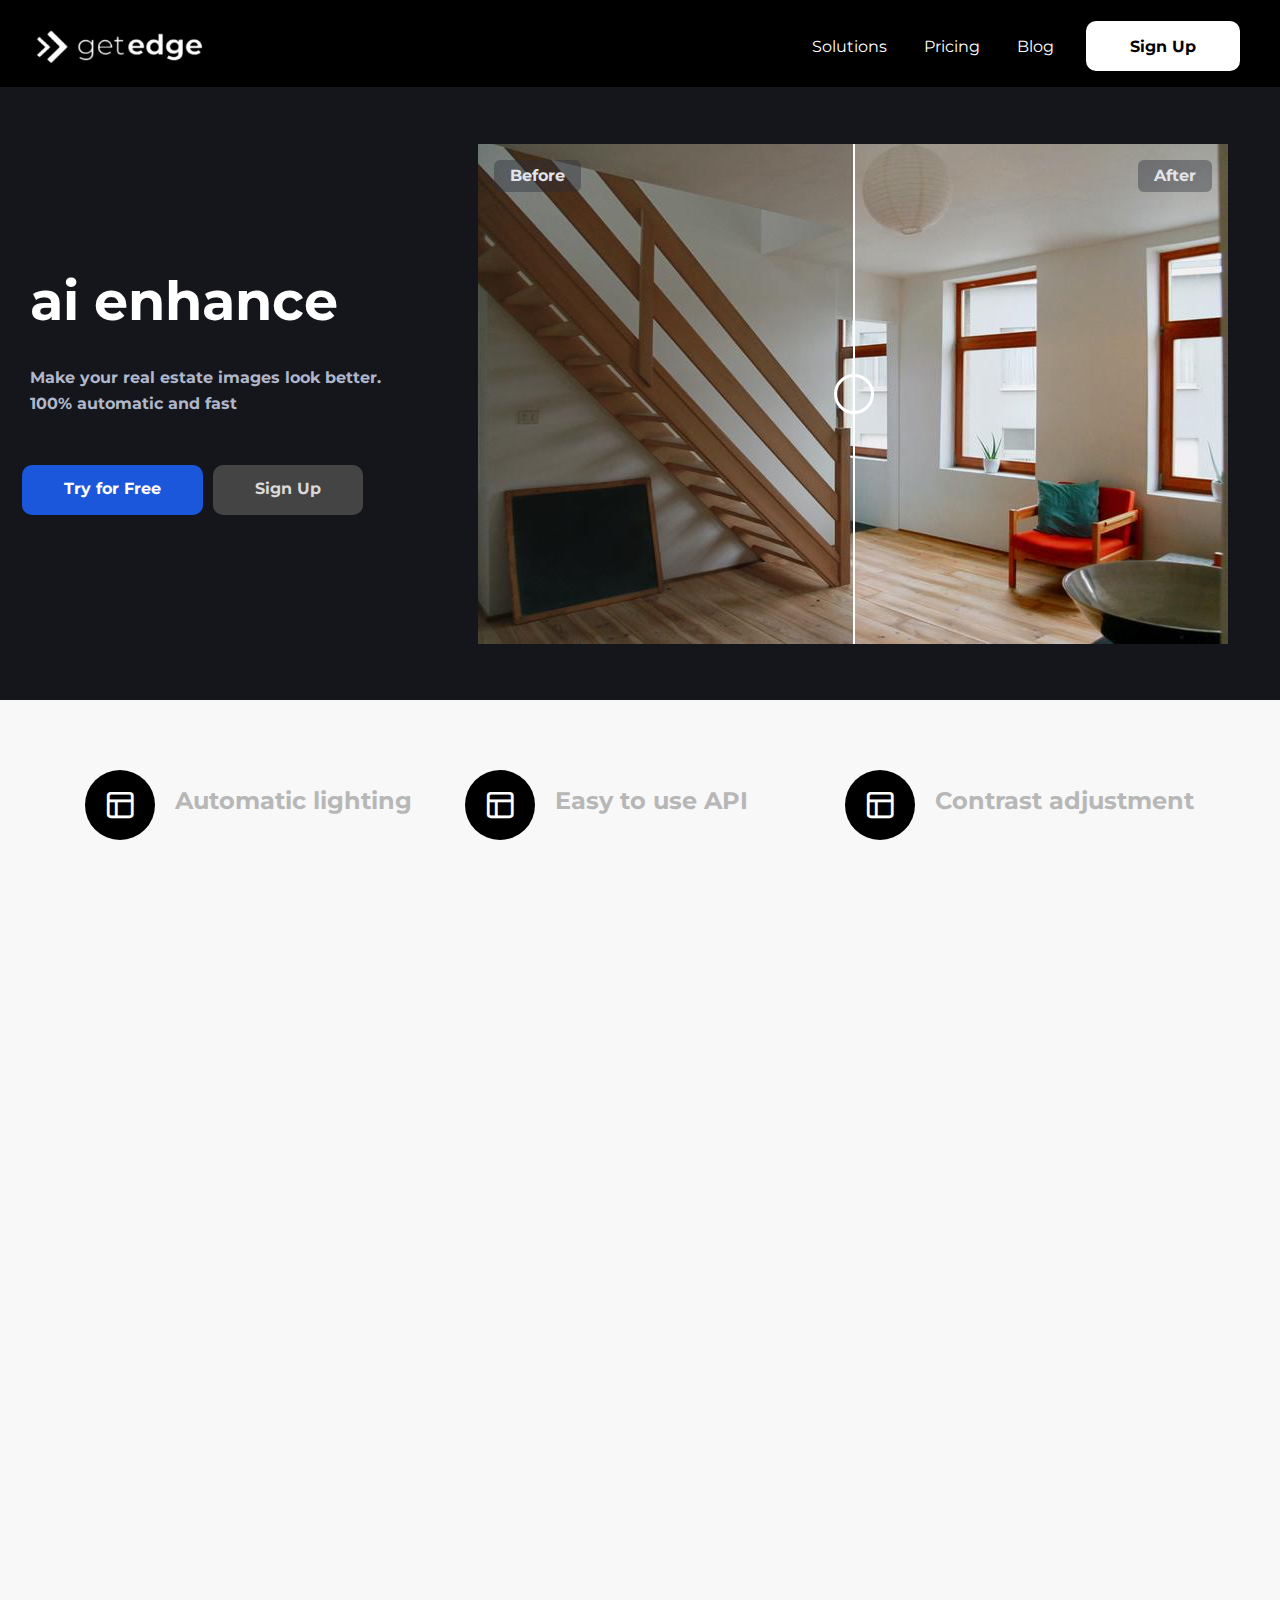
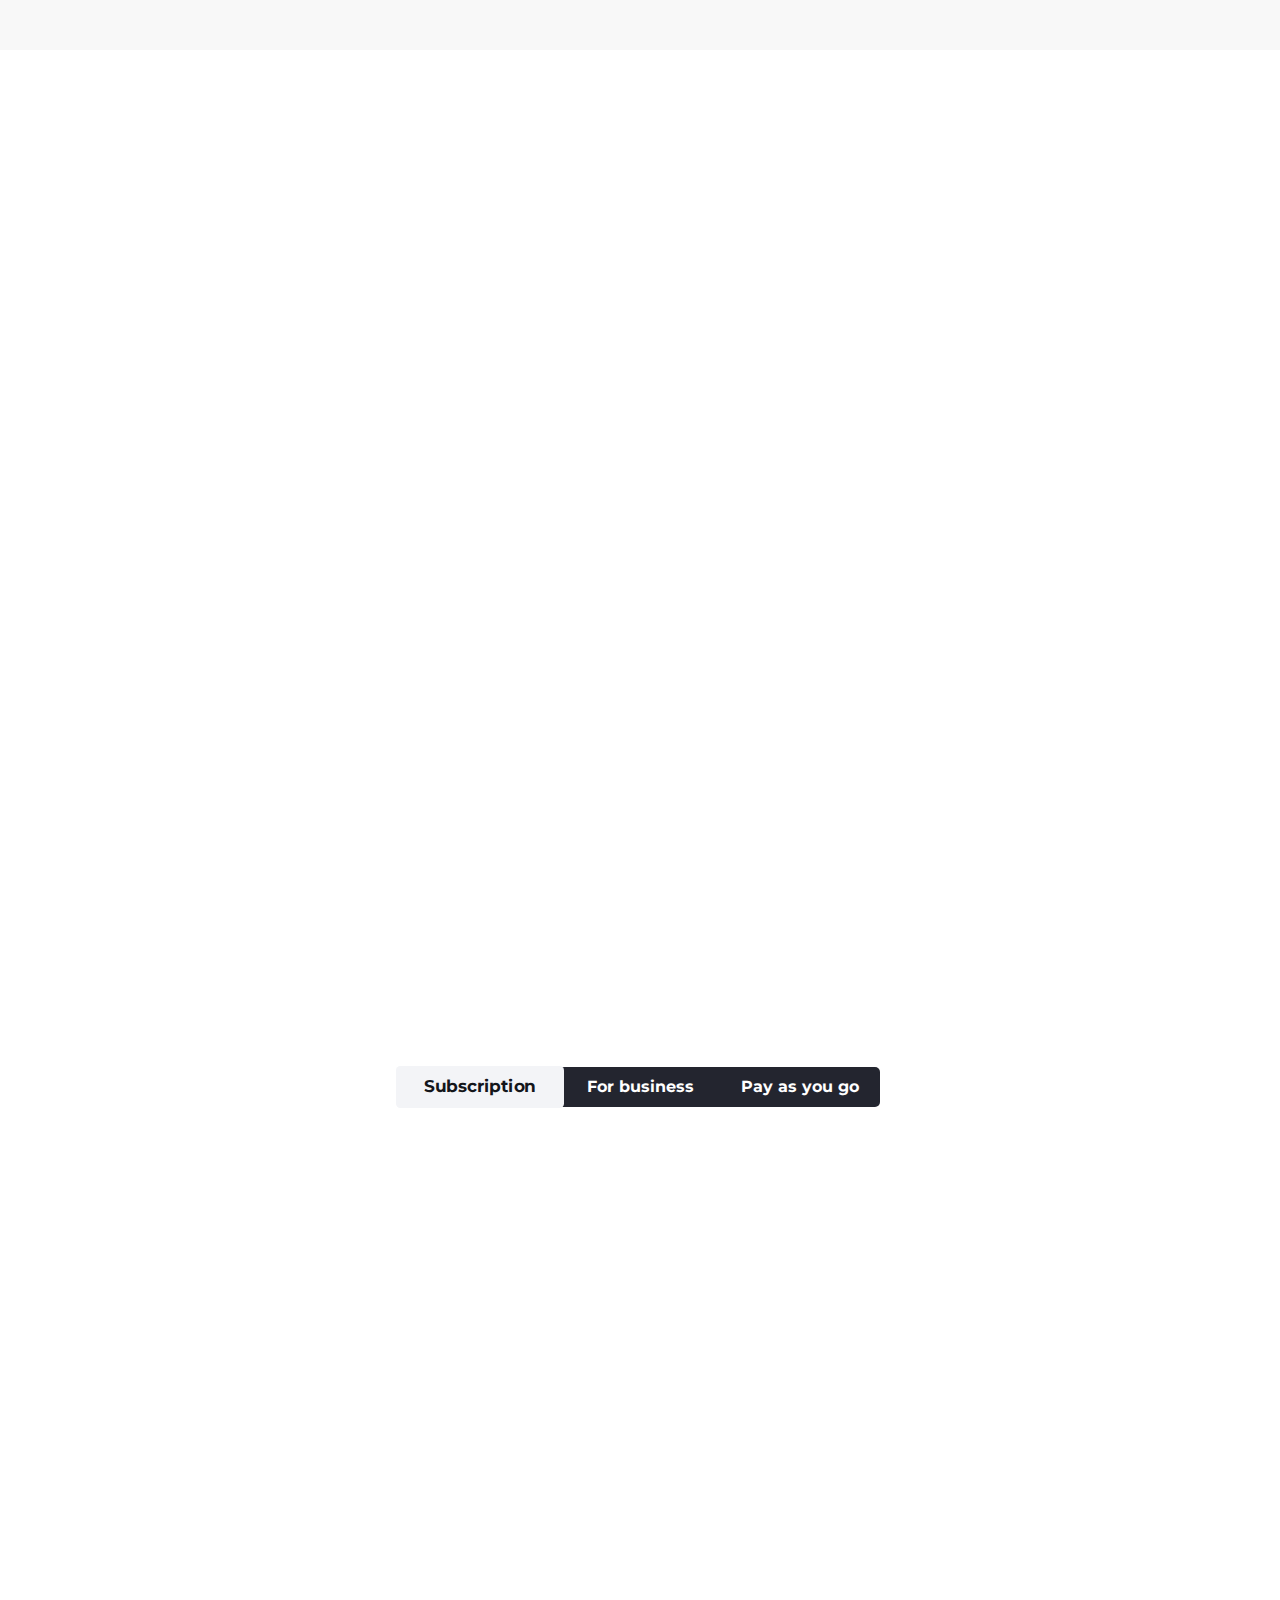
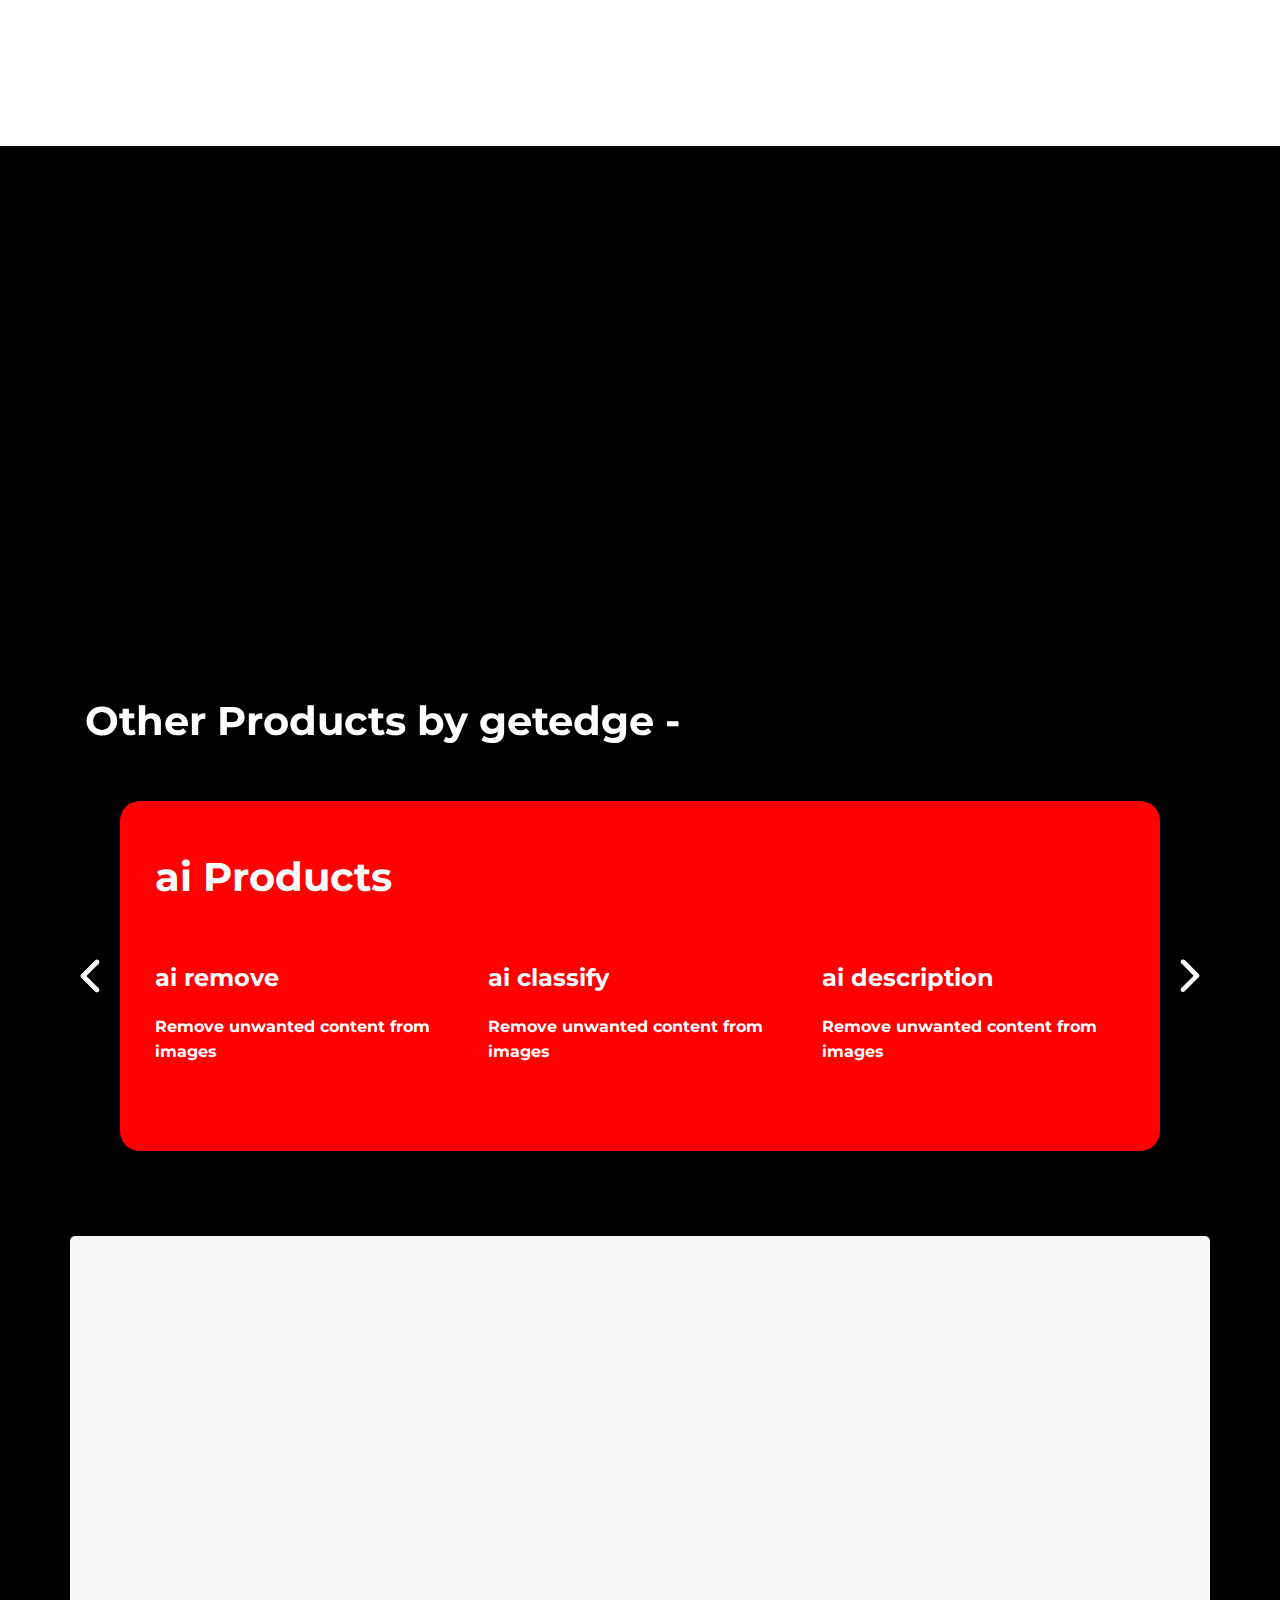
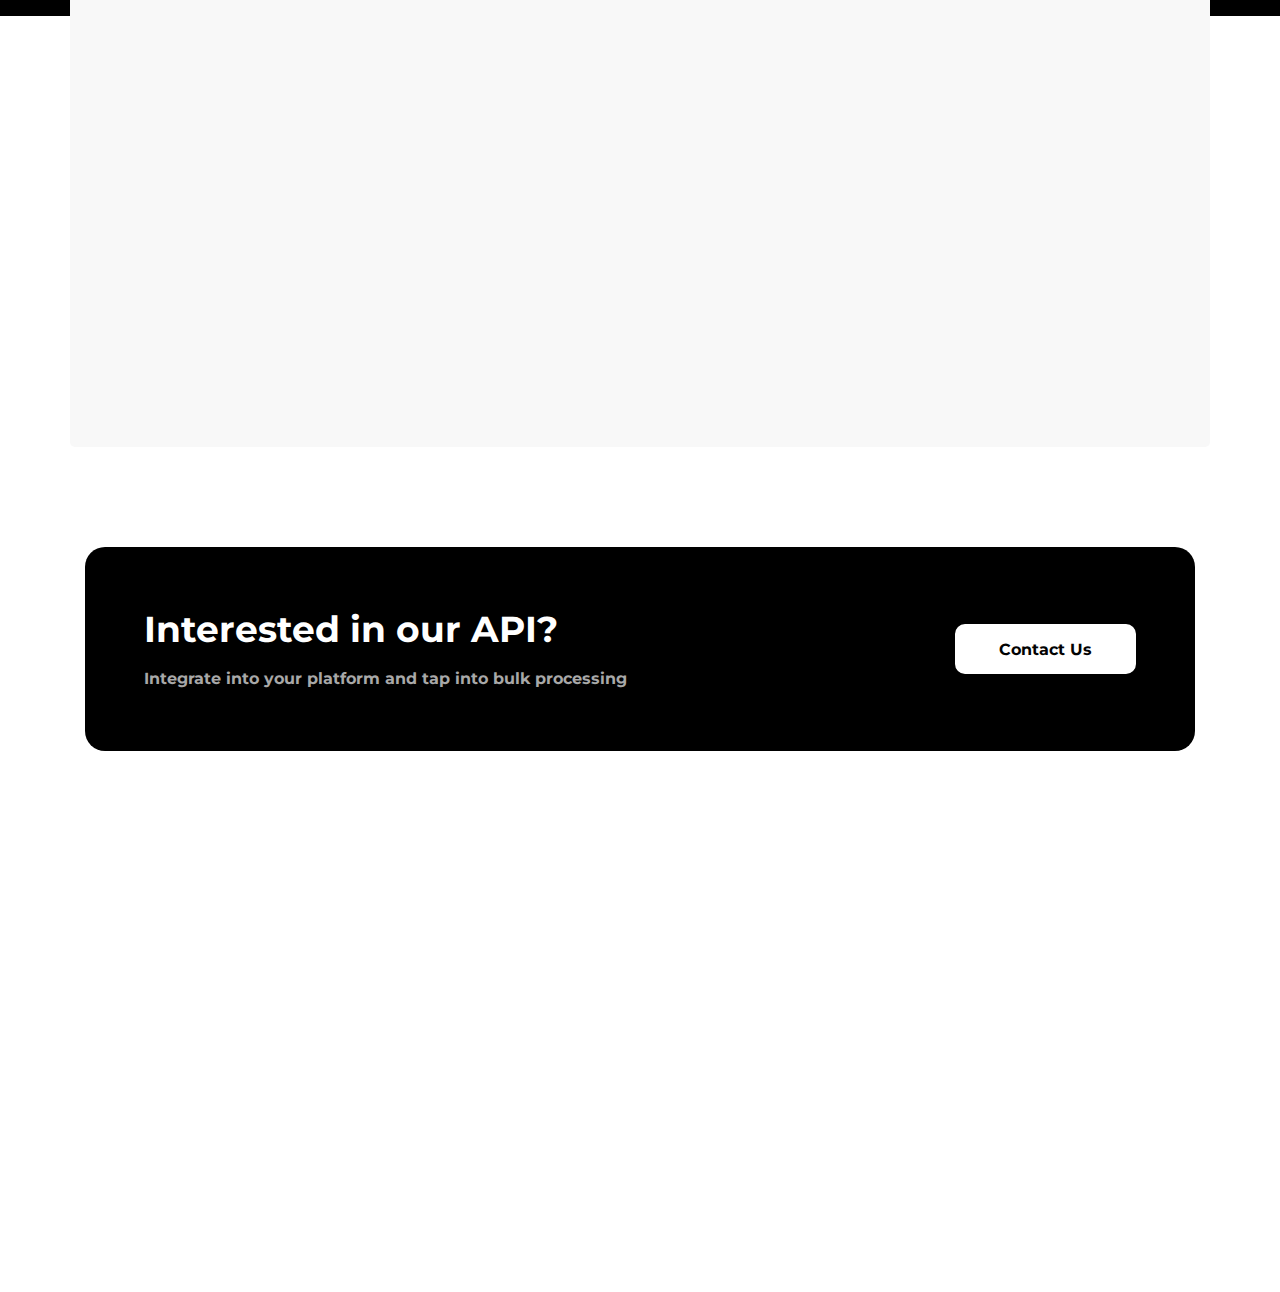
==== commit 7069dc93: "ui changes header" ====
--- a/index.html
+++ b/index.html
@@ -62,7 +62,7 @@
                     <!--  class: height-sm, height-md, height-lg  -->
                     <div id="logo" class="height-lg">
                         <a class="navbar-brand" href="/">
-                            <img src="assets/img/logo/logo.png">
+                            <img style="margin-left: -10px;width: 90%;" src="assets/img/logo/logo.png">
                         </a>
                     </div>
                     <!--  END Header Logo  -->
@@ -89,8 +89,9 @@
                             </ul>
                         </div>
                         <!--  Menu Cta  -->
-                        <div class="cta">
-                            <a href="#" class="btn--big--round--border--light signup_btn">Sign Up</a>
+                        <div class="cta" id="signup_div">
+                            <a href="#" style="min-width: 90px;
+                            font-size: 1rem;" class="btn--big--round--border--light signup_btn">Sign Up</a>
                         </div>
                         <!--  END Menu Cta  -->
                         <!--  Hamburger Menu  -->
@@ -142,7 +143,52 @@
             <div class="banner_div">
                 <div class="banner_div1">
                     <section>
-                       <div class="combine_div">
+
+                        <div class="row" style="align-items: center;width: 100%;">
+        <div class="col-md-4" style="padding: 30px;">
+        
+        <h1 class="banner_heading">
+                                ai enhance
+                            </h1><p class="banner_subheading">
+                                Make your real estate images look better. 100% automatic and fast
+                            </p><div class="banner_button_div">
+                                <div class="cta">
+                                    <a href="#" style="font-size: 1rem;" class="btn--big--round--border--light try_it_free">Try for Free</a>
+                                </div>
+                                <div class="cta">
+                                    <a href="#" style="font-size: 1rem;" class="btn--big--round--border--light request_api">Sign Up</a>
+                                </div>
+                            </div></div>
+        <div class="col-md-8 mb-3" style="
+    margin-bottom: 40px;
+    margin-top: 40px;
+">
+        
+        <div class="image_slider">
+                                    <div style="padding:10px;margin:auto">
+                                        <div id="before-after-slider">
+                                          <div id="before-image">
+                                            <img src="assets/img/logo/beforeimageslider.jpg" alt="before" style="width: 270px;">
+                                          </div>
+                                        
+                                          <div id="after-image">
+                                            <img src="assets/img/logo/imageslider.jpg" alt="After">
+                                          </div>
+                                      
+                                          <div id="resizer"></div>
+                                        <div id="beforeafter" class="beforeafter">
+                                            <div class="beforeafter_div">
+                                                <div class="beforeafter_label">Before</div>
+                                                <div class="beforeafter_label">After</div>
+                                            </div>
+            
+                                        </div>
+                                       </div>
+                                      </div>
+                                    </div></div>
+    
+    </div>
+                       <!-- <div class="combine_div">
                         <div class="banner_content">
                             <h1 class="banner_heading">
                                 ai enhance
@@ -161,43 +207,35 @@
                         </div>
                         <div class="upload_main">
                             <div class="upload_main_div">
-                                    <div class="upload_main_div_icon">
-                                       <svg style="margin: 10px 0;" width="40" height="25" viewBox="0 0 40 25" fill="none">
-                                          <path d="M31.5785 10.3741C31.0091 10.3741 30.4836 10.4167 29.9142 10.5442C29.9142 10.5017 29.9142 10.5017 29.9142 10.4592C29.9142 4.71939 25.1402 0 19.2712 0C14.1906 0 9.8546 3.48639 8.84724 8.33333C8.71584 8.33333 8.58445 8.33333 8.49685 8.33333C3.81044 8.33333 0 12.0748 0 16.6667C0 21.216 3.72285 24.915 8.32166 25H16.2929V24.0221V19.2602H13.3147C13.0081 19.2602 12.7453 19.0901 12.6139 18.835C12.4825 18.5799 12.4825 18.2823 12.6577 18.0697L18.877 9.31122C19.0084 9.09864 19.2712 8.97109 19.4902 8.97109C19.753 8.97109 19.972 9.09864 20.1034 9.31122L26.3227 18.0697C26.4103 18.1973 26.4541 18.3673 26.4541 18.4949C26.4541 18.6224 26.4103 18.75 26.3665 18.835C26.2351 19.0901 25.9723 19.2602 25.6658 19.2602H22.7751V24.0221V25H31.6661C35.5641 24.9575 38.7614 21.8963 39.0242 18.1548V17.2619C38.7614 13.3929 35.5203 10.3741 31.5785 10.3741Z" fill="#2B2C39"></path>
-                                       </svg>
-                                       <span style="margin: 10px 0;color: #b0b7cb;">Drag and drop anywhere 
-                                         <span style="color:#1b57db">to upload</span>
-                                      </span>
-                                      <input type="file" style="display: none;" accept="image/png image/jpeg image/jpg image/x-ms-bmp image/bmp image/webp">
+                                <div class="image_slider">
+                                    <div style="padding:10px;margin:auto">
+                                        <div id="before-after-slider">
+                                          <div id="before-image">
+                                            <img src="assets/img/logo/beforeimageslider.jpg" alt="before"/>
+                                          </div>
+                                        
+                                          <div id="after-image">
+                                            <img src="assets/img/logo/imageslider.jpg" alt="After"/>
+                                          </div>
+                                      
+                                          <div id="resizer"></div>
+                                        <div id="beforeafter" class="beforeafter">
+                                            <div class="beforeafter_div">
+                                                <div class="beforeafter_label">Before</div>
+                                                <div class="beforeafter_label">After</div>
+                                            </div>
+            
+                                        </div>
+                                       </div>
+                                      </div>
                                     </div>
                             </div>
                            
                          </div>
-                       </div>
+                       </div> -->
                         
                     </section>
-                    <div class="image_slider">
-                        <div style="padding:10px;margin:auto">
-                            <div id="before-after-slider">
-                              <div id="before-image">
-                                <img src="assets/img/logo/beforeimageslider.jpg" alt="before"/>
-                              </div>
-                            
-                              <div id="after-image">
-                                <img src="assets/img/logo/imageslider.jpg" alt="After"/>
-                              </div>
-                          
-                              <div id="resizer"></div>
-                            <div id="beforeafter" class="beforeafter">
-                                <div class="beforeafter_div">
-                                    <div class="beforeafter_label">Before</div>
-                                    <div class="beforeafter_label">After</div>
-                                </div>
-
-                            </div>
-                           </div>
-                          </div>
-                        </div>
+                 
                 </div>
             </div>
         </div>
@@ -570,11 +608,11 @@
                             </div>
                         </div>
                     </div>
-                    <div data-aos="fade-up" data-aos-delay="200" class="row" data-padding="smtop">
+                    <div data-aos="fade-up" data-aos-delay="200" class="row" data-padding="xstop">
                         <div class="col-12">
                             <div class="accordion-element--border">
                                 <ul>
-                                    <li style="border-top:1px solid #CDCDCD !important" class="faq_border">
+                                    <li class="faq_border">
                                         <div class="title">Website & Mobile App Design</div>
                                         <div class="icon"></div>
                                         <div class="description">
--- a/assets/css/custom.css
+++ b/assets/css/custom.css
@@ -139,10 +139,27 @@
     margin: 0 auto;
     width: 100%;
 }
+
+/* @media only screen and (max-width:768px){
+    .banner_div1>section>.row{
+        flex-direction: column-reverse;
+    }
+} */
+[class|="accordion-element"] ul li [class|="icon"]:after{
+    background-color: #fff !important;
+}
+[class|="accordion-element"] ul li [class|="icon"]:before{
+    background-color: #fff !important;
+}
+@media only screen and (max-width:991px){
+    #signup_div{
+        margin-left: 0 !important;
+    }
+}
 @media only screen and (max-width: 1024px){
     .banner_div1>section {
-        height: 738px;
-        max-height: 738px;
+        height: 600px;
+        max-height: 600px;
     }
 }
 @media only screen and (max-width:414px){
@@ -201,7 +218,7 @@
 }
 
 .upload_main{
-    align-items: center;
+    /* align-items: center; */
     cursor: pointer;
     display: flex;
     flex-grow: 1;
@@ -212,17 +229,17 @@
 .upload_main_div{
     left: 25%;
     position: relative;
-    top: 10%;
+    top: 0%;
 }
 
 @media only screen and (max-width: 1024px){
     .upload_main_div {
         left: 0;
-        top: -18%;
-    }
-    }
-
-.upload_main_div::before{
+        top: 0%;
+    }
+    }
+
+/* .upload_main_div::before{
     background-image: url([data-uri]);
     color: #2b2c39;
     content: "";
@@ -232,7 +249,7 @@
     top: 0;
     transform: translate(-64.53%,-52.5%);
     width: 974px;
-}
+} */
 
 .upload_main_div_icon{
     align-items: center;
@@ -246,7 +263,7 @@
 /* Image Slider */
 .image_slider{
     align-items: flex-end;
-    background: linear-gradient(0deg,#ffff 69%,#14161b 0,#14161b);
+    background: transparent;
     display: flex;
     position: relative;
     z-index: 0;
